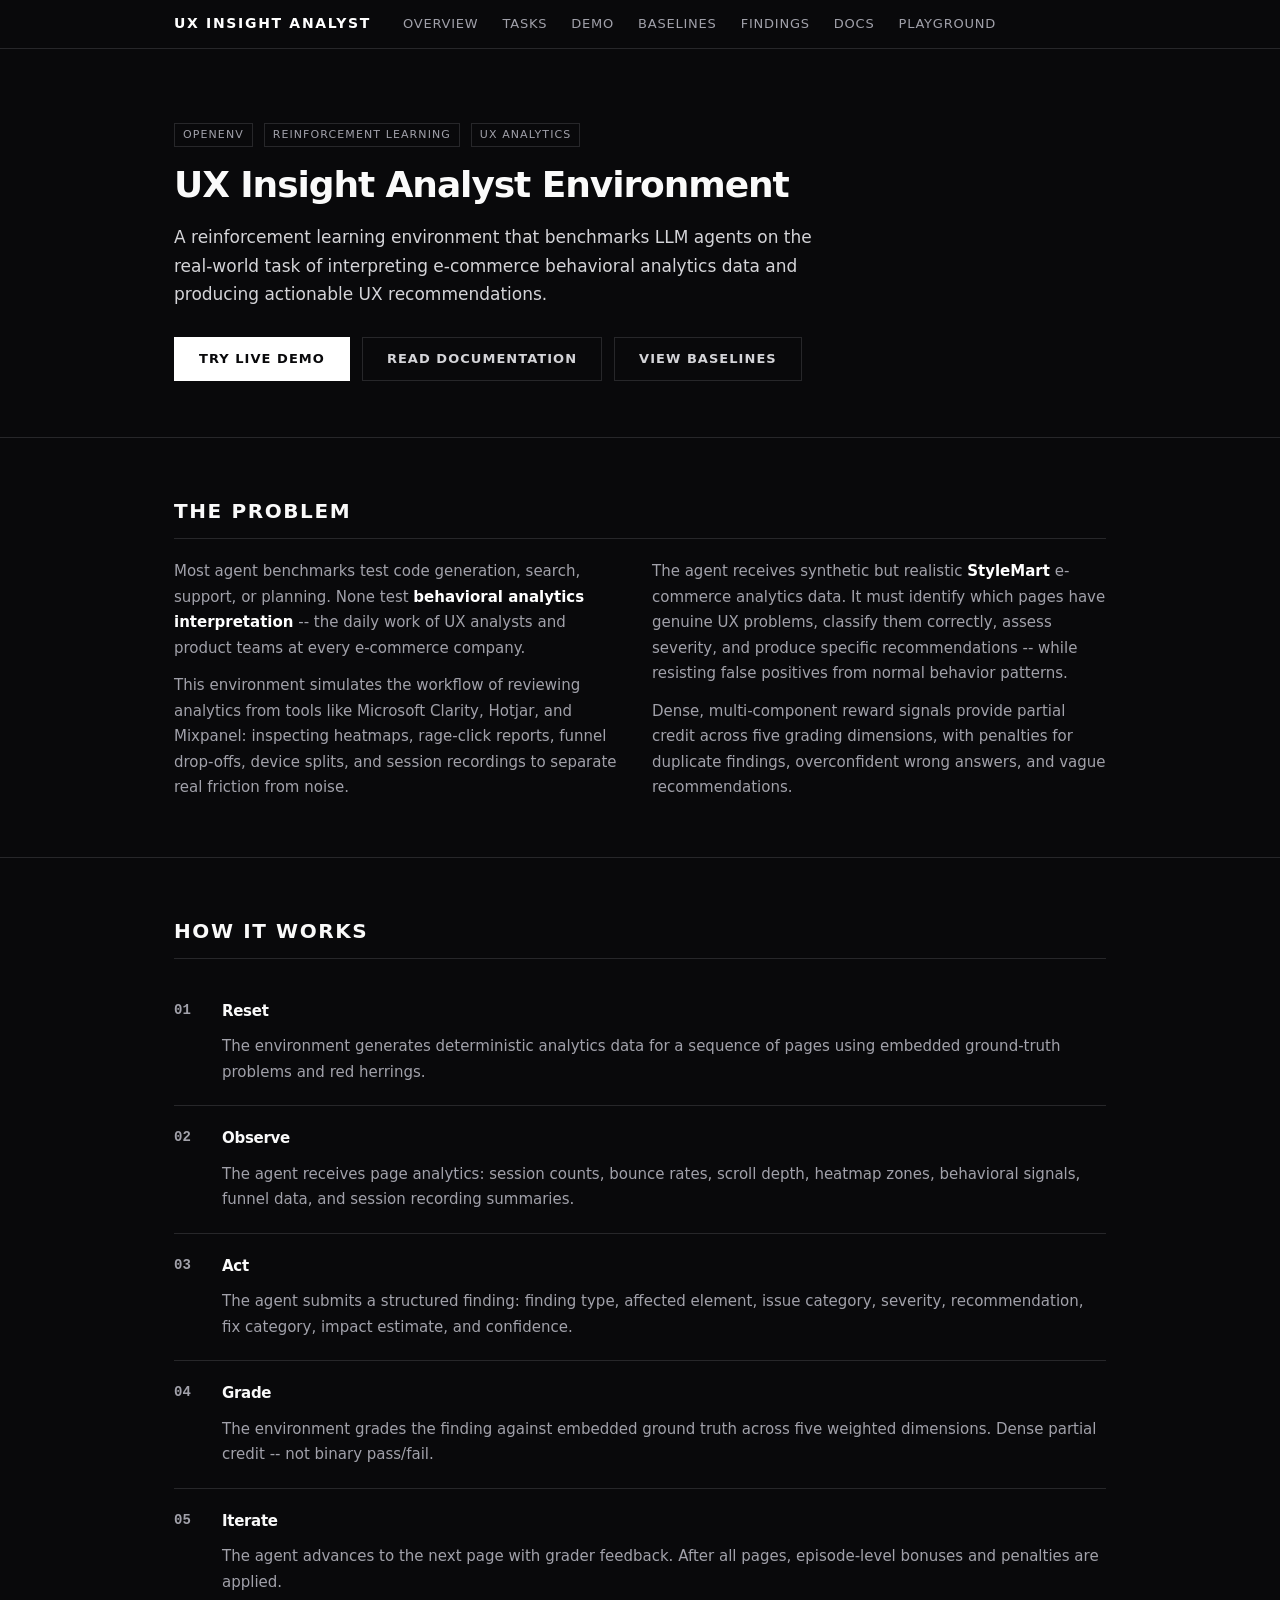
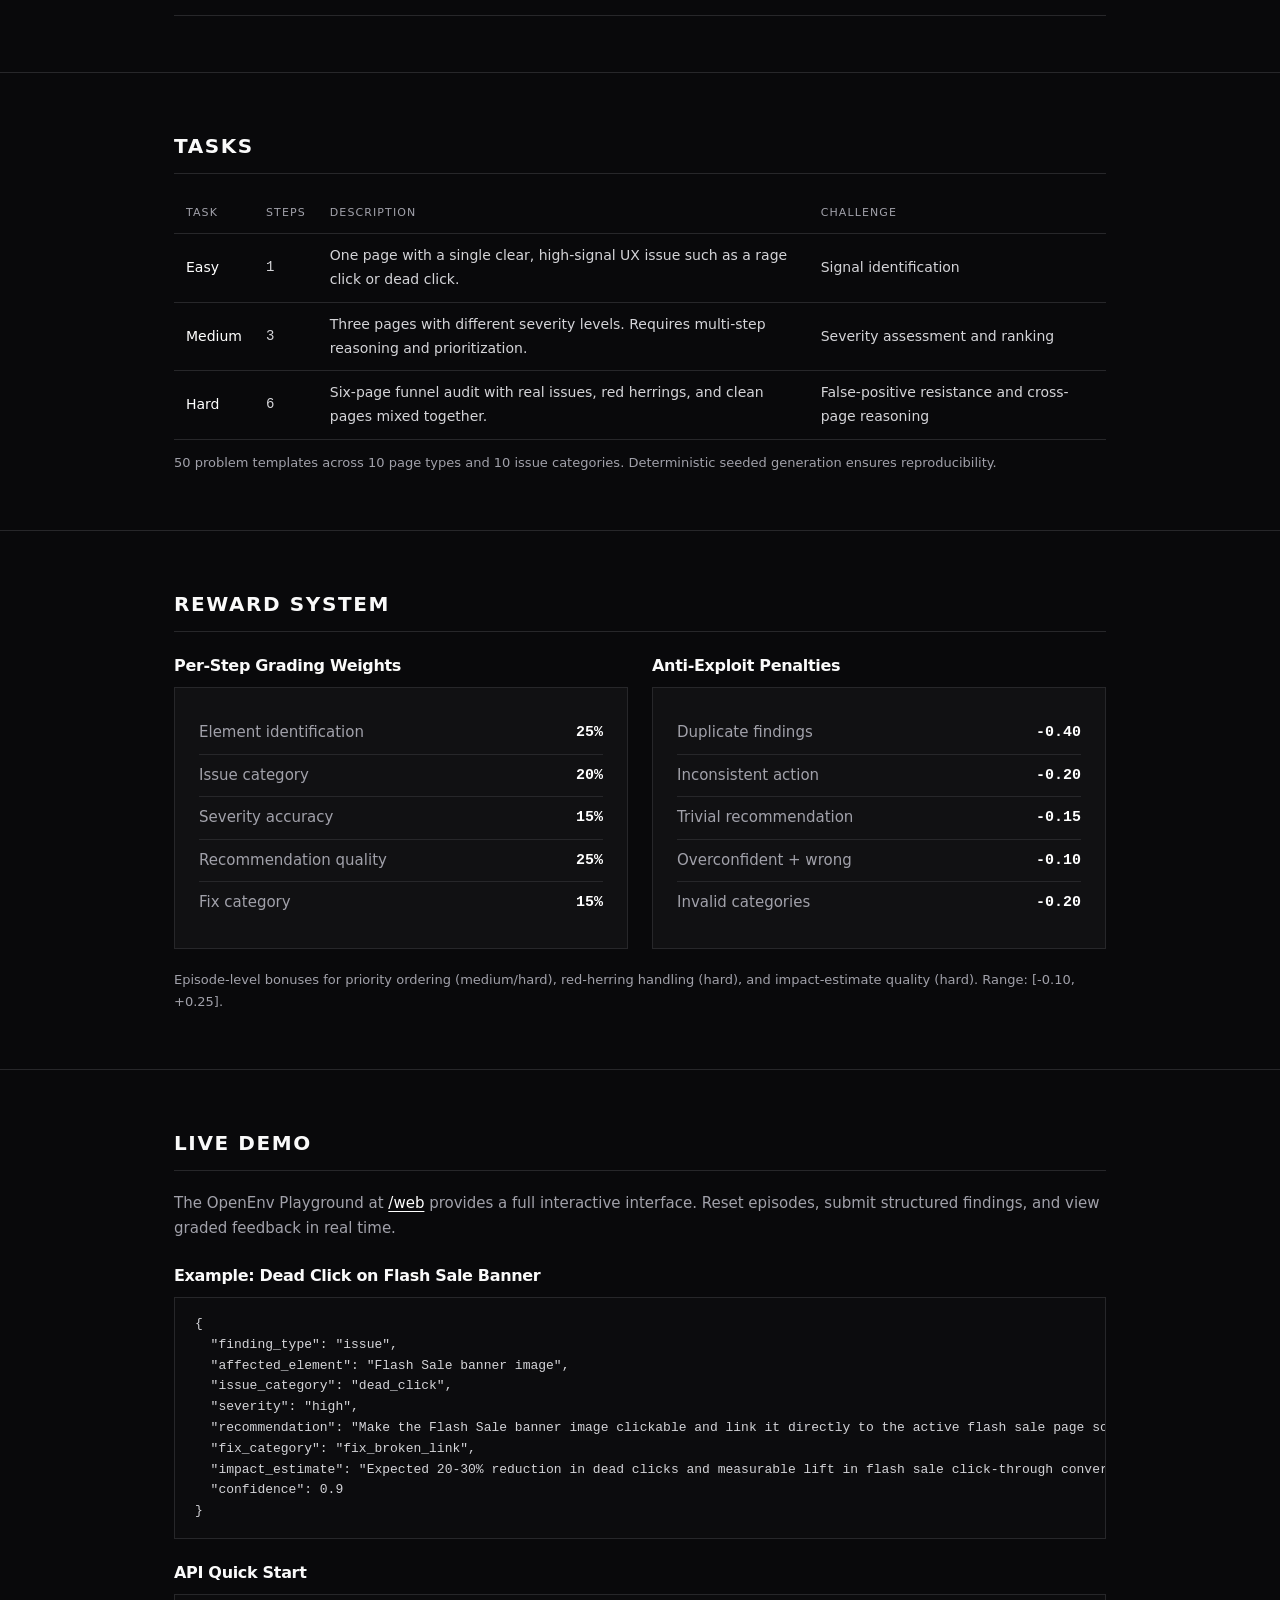
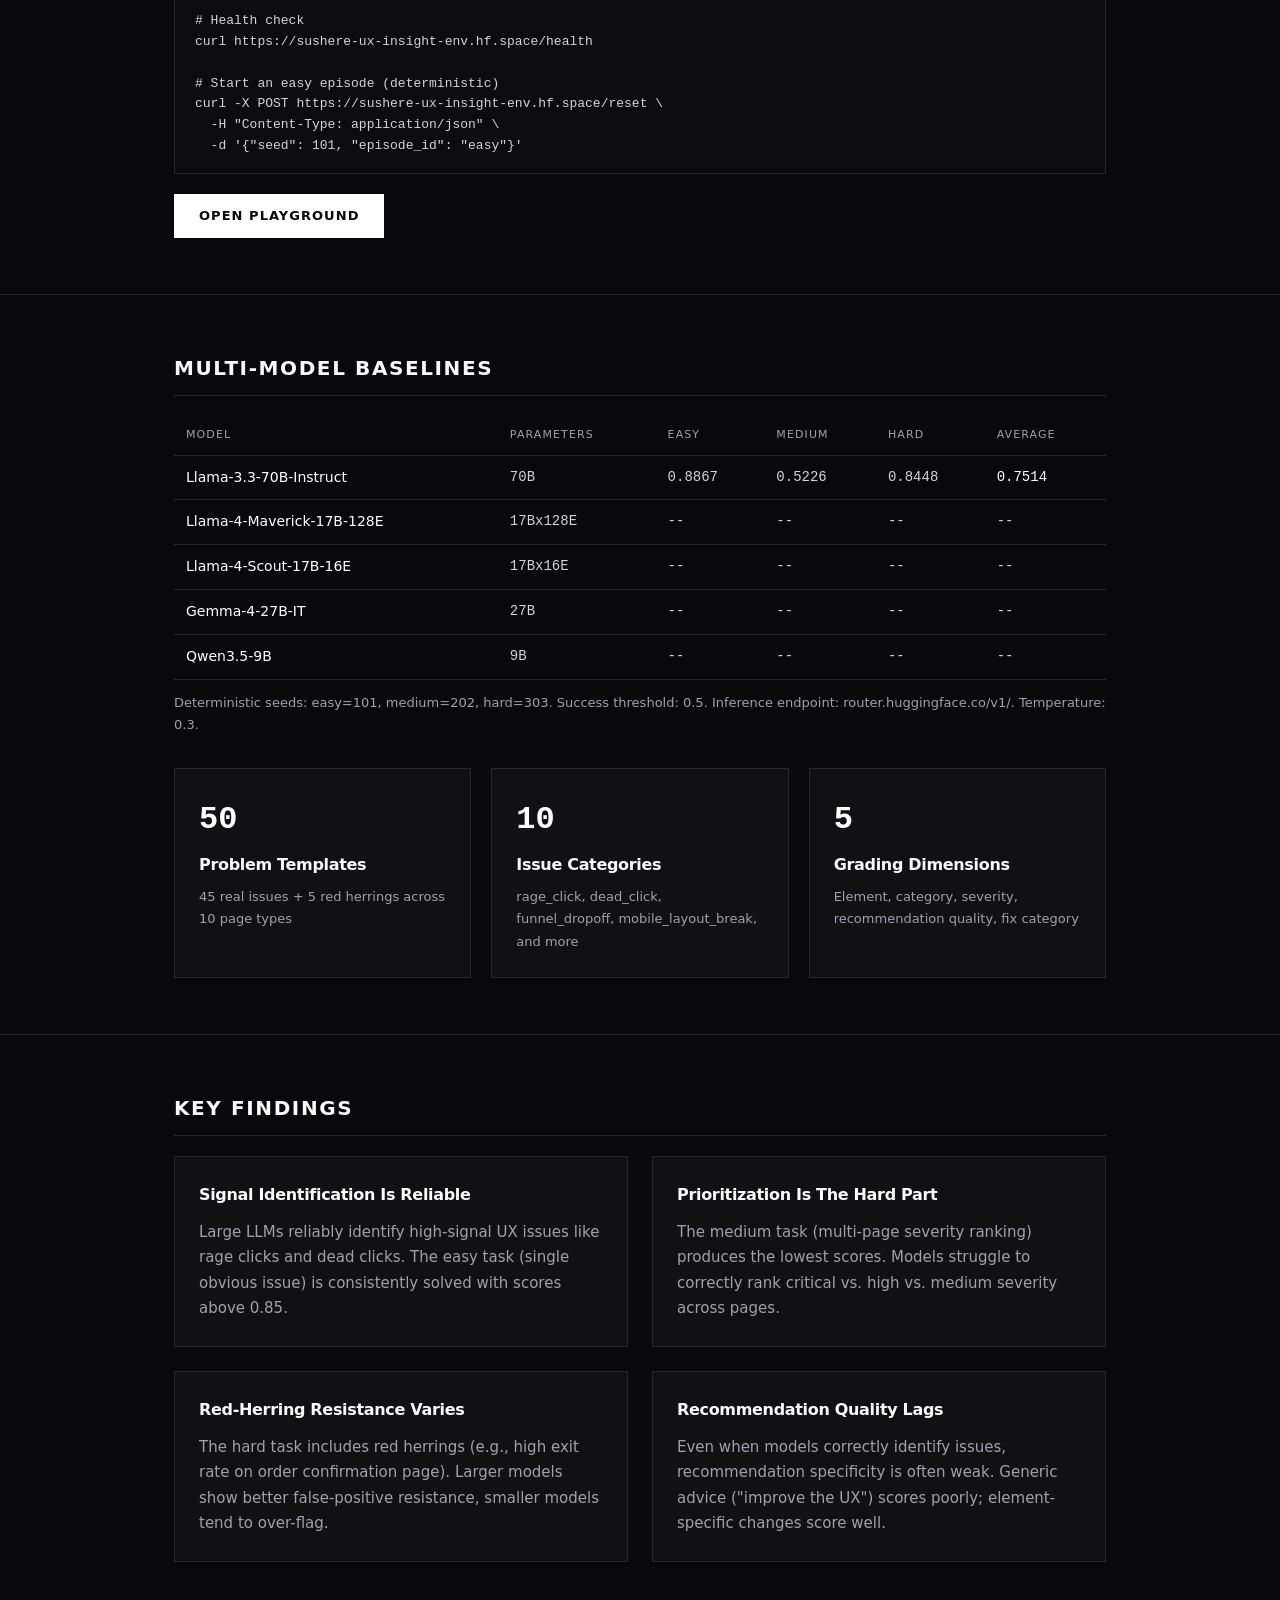
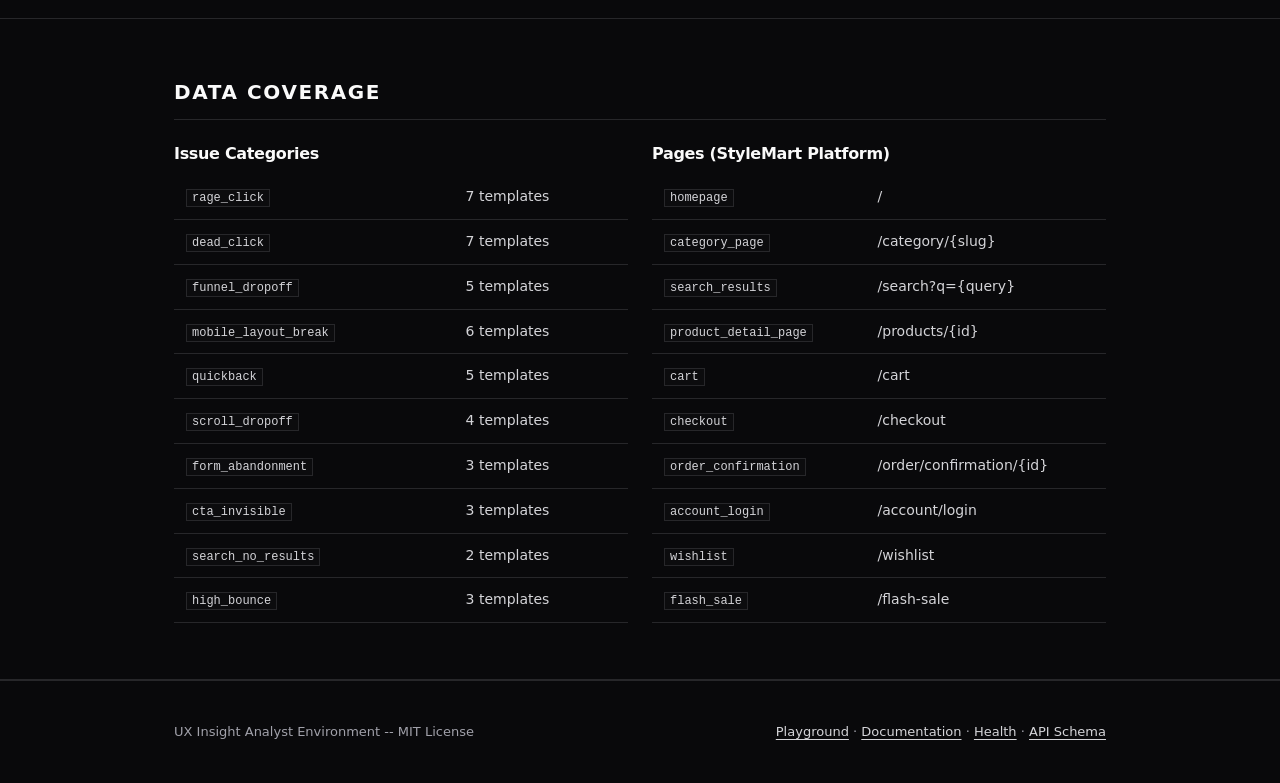
==== static/index.html @ 767b1284 "Add initial HTML structure and styling for UX Insight Analyst environment" ====
<!DOCTYPE html>
<html lang="en">
<head>
<meta charset="utf-8">
<meta name="viewport" content="width=device-width, initial-scale=1">
<title>UX Insight Analyst -- OpenEnv RL Environment</title>
<style>
:root {
  --bg: #09090b;
  --surface: #111113;
  --surface-2: #18181b;
  --border: #27272a;
  --text: #a1a1aa;
  --text-bright: #d4d4d8;
  --heading: #fafafa;
  --white: #fff;
  --code-bg: #0c0c0e;
  --mono: 'SF Mono', 'Cascadia Code', 'JetBrains Mono', 'Fira Code', Consolas, monospace;
  --sans: system-ui, -apple-system, 'Segoe UI', Helvetica, Arial, sans-serif;
}
*, *::before, *::after { margin: 0; padding: 0; box-sizing: border-box; }
html { scroll-behavior: smooth; }
body { background: var(--bg); color: var(--text); font-family: var(--sans); font-size: 15px; line-height: 1.7; }
a { color: var(--white); text-decoration: underline; text-underline-offset: 3px; }
a:hover { color: var(--text-bright); }
code, pre { font-family: var(--mono); font-size: 13px; }
pre { background: var(--code-bg); border: 1px solid var(--border); padding: 16px 20px; overflow-x: auto; line-height: 1.6; color: var(--text-bright); }
h1, h2, h3, h4 { color: var(--heading); font-weight: 600; letter-spacing: -0.02em; }
h1 { font-size: 28px; }
h2 { font-size: 20px; text-transform: uppercase; letter-spacing: 0.08em; padding-bottom: 10px; border-bottom: 1px solid var(--border); margin-bottom: 20px; }
h3 { font-size: 16px; margin-bottom: 10px; }

/* Layout */
.container { max-width: 980px; margin: 0 auto; padding: 0 24px; }
section { padding: 56px 0; border-bottom: 1px solid var(--border); }

/* Nav */
nav { position: sticky; top: 0; z-index: 100; background: var(--bg); border-bottom: 1px solid var(--border); padding: 12px 0; }
nav .container { display: flex; align-items: center; gap: 32px; }
nav .logo { color: var(--white); font-weight: 700; font-size: 14px; text-transform: uppercase; letter-spacing: 0.12em; text-decoration: none; white-space: nowrap; }
nav .links { display: flex; gap: 24px; flex-wrap: wrap; }
nav .links a { color: var(--text); font-size: 13px; text-transform: uppercase; letter-spacing: 0.06em; text-decoration: none; }
nav .links a:hover { color: var(--white); }

/* Hero */
.hero { padding: 72px 0 56px; border-bottom: 1px solid var(--border); }
.hero h1 { font-size: 36px; letter-spacing: -0.03em; margin-bottom: 16px; line-height: 1.2; }
.hero .subtitle { font-size: 17px; color: var(--text-bright); max-width: 680px; margin-bottom: 28px; }
.hero .actions { display: flex; gap: 12px; flex-wrap: wrap; }
.btn { display: inline-block; padding: 10px 24px; font-size: 13px; font-weight: 600; text-transform: uppercase; letter-spacing: 0.08em; text-decoration: none; border: 1px solid var(--border); transition: all 0.15s; }
.btn-primary { background: var(--white); color: var(--bg); border-color: var(--white); }
.btn-primary:hover { background: var(--text-bright); color: var(--bg); }
.btn-secondary { background: transparent; color: var(--text-bright); }
.btn-secondary:hover { background: var(--surface-2); color: var(--white); }

/* Tag */
.tag { display: inline-block; padding: 2px 8px; font-size: 11px; text-transform: uppercase; letter-spacing: 0.1em; border: 1px solid var(--border); color: var(--text); margin-right: 6px; }

/* Grid */
.grid-2 { display: grid; grid-template-columns: 1fr 1fr; gap: 24px; }
.grid-3 { display: grid; grid-template-columns: 1fr 1fr 1fr; gap: 20px; }
@media (max-width: 640px) { .grid-2, .grid-3 { grid-template-columns: 1fr; } }

/* Card */
.card { background: var(--surface); border: 1px solid var(--border); padding: 24px; }
.card h3 { margin-bottom: 8px; }
.card .num { font-size: 32px; font-weight: 700; color: var(--white); font-family: var(--mono); margin-bottom: 4px; }

/* Table */
table { width: 100%; border-collapse: collapse; font-size: 14px; }
th { text-align: left; color: var(--text); font-weight: 500; text-transform: uppercase; font-size: 11px; letter-spacing: 0.1em; padding: 10px 12px; border-bottom: 1px solid var(--border); }
td { padding: 10px 12px; border-bottom: 1px solid var(--border); color: var(--text-bright); }
tr:hover td { background: var(--surface); }
td code { background: var(--code-bg); padding: 1px 5px; border: 1px solid var(--border); font-size: 12px; }

/* Metric row */
.metric { display: flex; justify-content: space-between; padding: 8px 0; border-bottom: 1px solid var(--border); }
.metric:last-child { border-bottom: none; }
.metric .label { color: var(--text); }
.metric .value { color: var(--white); font-family: var(--mono); font-weight: 600; }

/* Steps */
.step-list { counter-reset: steps; }
.step-item { counter-increment: steps; padding: 20px 0 20px 48px; border-bottom: 1px solid var(--border); position: relative; }
.step-item::before { content: counter(steps, decimal-leading-zero); position: absolute; left: 0; top: 20px; font-family: var(--mono); font-size: 14px; color: var(--text); font-weight: 600; }
.step-item h3 { font-size: 15px; }
.step-item p { color: var(--text); margin-top: 4px; }

/* Footer */
footer { padding: 40px 0; border-top: 1px solid var(--border); }
footer p { font-size: 13px; color: var(--text); }
footer a { color: var(--text-bright); }

/* Utility */
.mt-12 { margin-top: 12px; }
.mt-20 { margin-top: 20px; }
.mt-32 { margin-top: 32px; }
.mb-8 { margin-bottom: 8px; }
.text-muted { color: var(--text); font-size: 13px; }
.text-bright { color: var(--text-bright); }
.text-white { color: var(--white); }
.mono { font-family: var(--mono); }
</style>
</head>
<body>

<nav>
  <div class="container">
    <a href="/" class="logo">UX Insight Analyst</a>
    <div class="links">
      <a href="#overview">Overview</a>
      <a href="#tasks">Tasks</a>
      <a href="#demo">Demo</a>
      <a href="#baselines">Baselines</a>
      <a href="#findings">Findings</a>
      <a href="/documentation">Docs</a>
      <a href="/web">Playground</a>
    </div>
  </div>
</nav>

<div class="hero">
  <div class="container">
    <div style="margin-bottom: 16px;">
      <span class="tag">OpenEnv</span>
      <span class="tag">Reinforcement Learning</span>
      <span class="tag">UX Analytics</span>
    </div>
    <h1>UX Insight Analyst Environment</h1>
    <p class="subtitle">
      A reinforcement learning environment that benchmarks LLM agents on the real-world task of
      interpreting e-commerce behavioral analytics data and producing actionable UX recommendations.
    </p>
    <div class="actions">
      <a href="/web" class="btn btn-primary">Try Live Demo</a>
      <a href="/documentation" class="btn btn-secondary">Read Documentation</a>
      <a href="#baselines" class="btn btn-secondary">View Baselines</a>
    </div>
  </div>
</div>

<!-- OVERVIEW -->
<section id="overview">
  <div class="container">
    <h2>The Problem</h2>
    <div class="grid-2">
      <div>
        <p>
          Most agent benchmarks test code generation, search, support, or planning. None test
          <strong class="text-white">behavioral analytics interpretation</strong> -- the daily work
          of UX analysts and product teams at every e-commerce company.
        </p>
        <p class="mt-12">
          This environment simulates the workflow of reviewing analytics from tools like
          Microsoft Clarity, Hotjar, and Mixpanel: inspecting heatmaps, rage-click reports,
          funnel drop-offs, device splits, and session recordings to separate real friction
          from noise.
        </p>
      </div>
      <div>
        <p>
          The agent receives synthetic but realistic <strong class="text-white">StyleMart</strong>
          e-commerce analytics data. It must identify which pages have genuine UX problems,
          classify them correctly, assess severity, and produce specific recommendations --
          while resisting false positives from normal behavior patterns.
        </p>
        <p class="mt-12">
          Dense, multi-component reward signals provide partial credit across five grading
          dimensions, with penalties for duplicate findings, overconfident wrong answers,
          and vague recommendations.
        </p>
      </div>
    </div>
  </div>
</section>

<!-- HOW IT WORKS -->
<section>
  <div class="container">
    <h2>How It Works</h2>
    <div class="step-list">
      <div class="step-item">
        <h3>Reset</h3>
        <p>The environment generates deterministic analytics data for a sequence of pages using embedded ground-truth problems and red herrings.</p>
      </div>
      <div class="step-item">
        <h3>Observe</h3>
        <p>The agent receives page analytics: session counts, bounce rates, scroll depth, heatmap zones, behavioral signals, funnel data, and session recording summaries.</p>
      </div>
      <div class="step-item">
        <h3>Act</h3>
        <p>The agent submits a structured finding: finding type, affected element, issue category, severity, recommendation, fix category, impact estimate, and confidence.</p>
      </div>
      <div class="step-item">
        <h3>Grade</h3>
        <p>The environment grades the finding against embedded ground truth across five weighted dimensions. Dense partial credit -- not binary pass/fail.</p>
      </div>
      <div class="step-item">
        <h3>Iterate</h3>
        <p>The agent advances to the next page with grader feedback. After all pages, episode-level bonuses and penalties are applied.</p>
      </div>
    </div>
  </div>
</section>

<!-- TASKS -->
<section id="tasks">
  <div class="container">
    <h2>Tasks</h2>
    <table>
      <thead>
        <tr>
          <th>Task</th>
          <th>Steps</th>
          <th>Description</th>
          <th>Challenge</th>
        </tr>
      </thead>
      <tbody>
        <tr>
          <td class="text-white">Easy</td>
          <td class="mono">1</td>
          <td>One page with a single clear, high-signal UX issue such as a rage click or dead click.</td>
          <td>Signal identification</td>
        </tr>
        <tr>
          <td class="text-white">Medium</td>
          <td class="mono">3</td>
          <td>Three pages with different severity levels. Requires multi-step reasoning and prioritization.</td>
          <td>Severity assessment and ranking</td>
        </tr>
        <tr>
          <td class="text-white">Hard</td>
          <td class="mono">6</td>
          <td>Six-page funnel audit with real issues, red herrings, and clean pages mixed together.</td>
          <td>False-positive resistance and cross-page reasoning</td>
        </tr>
      </tbody>
    </table>
    <p class="text-muted mt-12">
      50 problem templates across 10 page types and 10 issue categories. Deterministic seeded generation ensures reproducibility.
    </p>
  </div>
</section>

<!-- REWARD SYSTEM -->
<section>
  <div class="container">
    <h2>Reward System</h2>
    <div class="grid-2">
      <div>
        <h3 class="mb-8">Per-Step Grading Weights</h3>
        <div class="card">
          <div class="metric"><span class="label">Element identification</span><span class="value">25%</span></div>
          <div class="metric"><span class="label">Issue category</span><span class="value">20%</span></div>
          <div class="metric"><span class="label">Severity accuracy</span><span class="value">15%</span></div>
          <div class="metric"><span class="label">Recommendation quality</span><span class="value">25%</span></div>
          <div class="metric"><span class="label">Fix category</span><span class="value">15%</span></div>
        </div>
      </div>
      <div>
        <h3 class="mb-8">Anti-Exploit Penalties</h3>
        <div class="card">
          <div class="metric"><span class="label">Duplicate findings</span><span class="value">-0.40</span></div>
          <div class="metric"><span class="label">Inconsistent action</span><span class="value">-0.20</span></div>
          <div class="metric"><span class="label">Trivial recommendation</span><span class="value">-0.15</span></div>
          <div class="metric"><span class="label">Overconfident + wrong</span><span class="value">-0.10</span></div>
          <div class="metric"><span class="label">Invalid categories</span><span class="value">-0.20</span></div>
        </div>
      </div>
    </div>
    <p class="text-muted mt-20">
      Episode-level bonuses for priority ordering (medium/hard), red-herring handling (hard), and impact-estimate quality (hard). Range: [-0.10, +0.25].
    </p>
  </div>
</section>

<!-- DEMO -->
<section id="demo">
  <div class="container">
    <h2>Live Demo</h2>
    <p class="mb-8">
      The OpenEnv Playground at <a href="/web">/web</a> provides a full interactive interface.
      Reset episodes, submit structured findings, and view graded feedback in real time.
    </p>
    <h3 class="mt-20 mb-8">Example: Dead Click on Flash Sale Banner</h3>
    <pre>{
  "finding_type": "issue",
  "affected_element": "Flash Sale banner image",
  "issue_category": "dead_click",
  "severity": "high",
  "recommendation": "Make the Flash Sale banner image clickable and link it directly to the active flash sale page so users who tap the promotional banner reach the expected deals instead of waiting after a dead click.",
  "fix_category": "fix_broken_link",
  "impact_estimate": "Expected 20-30% reduction in dead clicks and measurable lift in flash sale click-through conversion.",
  "confidence": 0.9
}</pre>
    <div class="mt-20">
      <h3 class="mb-8">API Quick Start</h3>
      <pre># Health check
curl https://sushere-ux-insight-env.hf.space/health

# Start an easy episode (deterministic)
curl -X POST https://sushere-ux-insight-env.hf.space/reset \
  -H "Content-Type: application/json" \
  -d '{"seed": 101, "episode_id": "easy"}'</pre>
    </div>
    <div class="mt-20">
      <a href="/web" class="btn btn-primary">Open Playground</a>
    </div>
  </div>
</section>

<!-- BASELINES -->
<section id="baselines">
  <div class="container">
    <h2>Multi-Model Baselines</h2>
    <table>
      <thead>
        <tr>
          <th>Model</th>
          <th>Parameters</th>
          <th>Easy</th>
          <th>Medium</th>
          <th>Hard</th>
          <th>Average</th>
        </tr>
      </thead>
      <tbody>
        <tr>
          <td class="text-white">Llama-3.3-70B-Instruct</td>
          <td class="mono">70B</td>
          <td class="mono">0.8867</td>
          <td class="mono">0.5226</td>
          <td class="mono">0.8448</td>
          <td class="mono text-white">0.7514</td>
        </tr>
        <tr>
          <td class="text-white">Llama-4-Maverick-17B-128E</td>
          <td class="mono">17Bx128E</td>
          <td class="mono">--</td>
          <td class="mono">--</td>
          <td class="mono">--</td>
          <td class="mono">--</td>
        </tr>
        <tr>
          <td class="text-white">Llama-4-Scout-17B-16E</td>
          <td class="mono">17Bx16E</td>
          <td class="mono">--</td>
          <td class="mono">--</td>
          <td class="mono">--</td>
          <td class="mono">--</td>
        </tr>
        <tr>
          <td class="text-white">Gemma-4-27B-IT</td>
          <td class="mono">27B</td>
          <td class="mono">--</td>
          <td class="mono">--</td>
          <td class="mono">--</td>
          <td class="mono">--</td>
        </tr>
        <tr>
          <td class="text-white">Qwen3.5-9B</td>
          <td class="mono">9B</td>
          <td class="mono">--</td>
          <td class="mono">--</td>
          <td class="mono">--</td>
          <td class="mono">--</td>
        </tr>
      </tbody>
    </table>
    <p class="text-muted mt-12">
      Deterministic seeds: easy=101, medium=202, hard=303. Success threshold: 0.5.
      Inference endpoint: router.huggingface.co/v1/. Temperature: 0.3.
    </p>
    <div class="grid-3 mt-32">
      <div class="card">
        <div class="num">50</div>
        <h3>Problem Templates</h3>
        <p class="text-muted">45 real issues + 5 red herrings across 10 page types</p>
      </div>
      <div class="card">
        <div class="num">10</div>
        <h3>Issue Categories</h3>
        <p class="text-muted">rage_click, dead_click, funnel_dropoff, mobile_layout_break, and more</p>
      </div>
      <div class="card">
        <div class="num">5</div>
        <h3>Grading Dimensions</h3>
        <p class="text-muted">Element, category, severity, recommendation quality, fix category</p>
      </div>
    </div>
  </div>
</section>

<!-- FINDINGS -->
<section id="findings">
  <div class="container">
    <h2>Key Findings</h2>
    <div class="grid-2">
      <div class="card">
        <h3>Signal Identification Is Reliable</h3>
        <p class="mt-12">
          Large LLMs reliably identify high-signal UX issues like rage clicks and dead clicks.
          The easy task (single obvious issue) is consistently solved with scores above 0.85.
        </p>
      </div>
      <div class="card">
        <h3>Prioritization Is The Hard Part</h3>
        <p class="mt-12">
          The medium task (multi-page severity ranking) produces the lowest scores.
          Models struggle to correctly rank critical vs. high vs. medium severity across pages.
        </p>
      </div>
      <div class="card">
        <h3>Red-Herring Resistance Varies</h3>
        <p class="mt-12">
          The hard task includes red herrings (e.g., high exit rate on order confirmation page).
          Larger models show better false-positive resistance, smaller models tend to over-flag.
        </p>
      </div>
      <div class="card">
        <h3>Recommendation Quality Lags</h3>
        <p class="mt-12">
          Even when models correctly identify issues, recommendation specificity is often weak.
          Generic advice ("improve the UX") scores poorly; element-specific changes score well.
        </p>
      </div>
    </div>
  </div>
</section>

<!-- DATA COVERAGE -->
<section>
  <div class="container">
    <h2>Data Coverage</h2>
    <div class="grid-2">
      <div>
        <h3 class="mb-8">Issue Categories</h3>
        <table>
          <tbody>
            <tr><td><code>rage_click</code></td><td>7 templates</td></tr>
            <tr><td><code>dead_click</code></td><td>7 templates</td></tr>
            <tr><td><code>funnel_dropoff</code></td><td>5 templates</td></tr>
            <tr><td><code>mobile_layout_break</code></td><td>6 templates</td></tr>
            <tr><td><code>quickback</code></td><td>5 templates</td></tr>
            <tr><td><code>scroll_dropoff</code></td><td>4 templates</td></tr>
            <tr><td><code>form_abandonment</code></td><td>3 templates</td></tr>
            <tr><td><code>cta_invisible</code></td><td>3 templates</td></tr>
            <tr><td><code>search_no_results</code></td><td>2 templates</td></tr>
            <tr><td><code>high_bounce</code></td><td>3 templates</td></tr>
          </tbody>
        </table>
      </div>
      <div>
        <h3 class="mb-8">Pages (StyleMart Platform)</h3>
        <table>
          <tbody>
            <tr><td><code>homepage</code></td><td>/</td></tr>
            <tr><td><code>category_page</code></td><td>/category/{slug}</td></tr>
            <tr><td><code>search_results</code></td><td>/search?q={query}</td></tr>
            <tr><td><code>product_detail_page</code></td><td>/products/{id}</td></tr>
            <tr><td><code>cart</code></td><td>/cart</td></tr>
            <tr><td><code>checkout</code></td><td>/checkout</td></tr>
            <tr><td><code>order_confirmation</code></td><td>/order/confirmation/{id}</td></tr>
            <tr><td><code>account_login</code></td><td>/account/login</td></tr>
            <tr><td><code>wishlist</code></td><td>/wishlist</td></tr>
            <tr><td><code>flash_sale</code></td><td>/flash-sale</td></tr>
          </tbody>
        </table>
      </div>
    </div>
  </div>
</section>

<footer>
  <div class="container" style="display: flex; justify-content: space-between; flex-wrap: wrap; gap: 16px;">
    <p>UX Insight Analyst Environment -- MIT License</p>
    <p>
      <a href="/web">Playground</a> &middot;
      <a href="/documentation">Documentation</a> &middot;
      <a href="/health">Health</a> &middot;
      <a href="/docs">API Schema</a>
    </p>
  </div>
</footer>

</body>
</html>
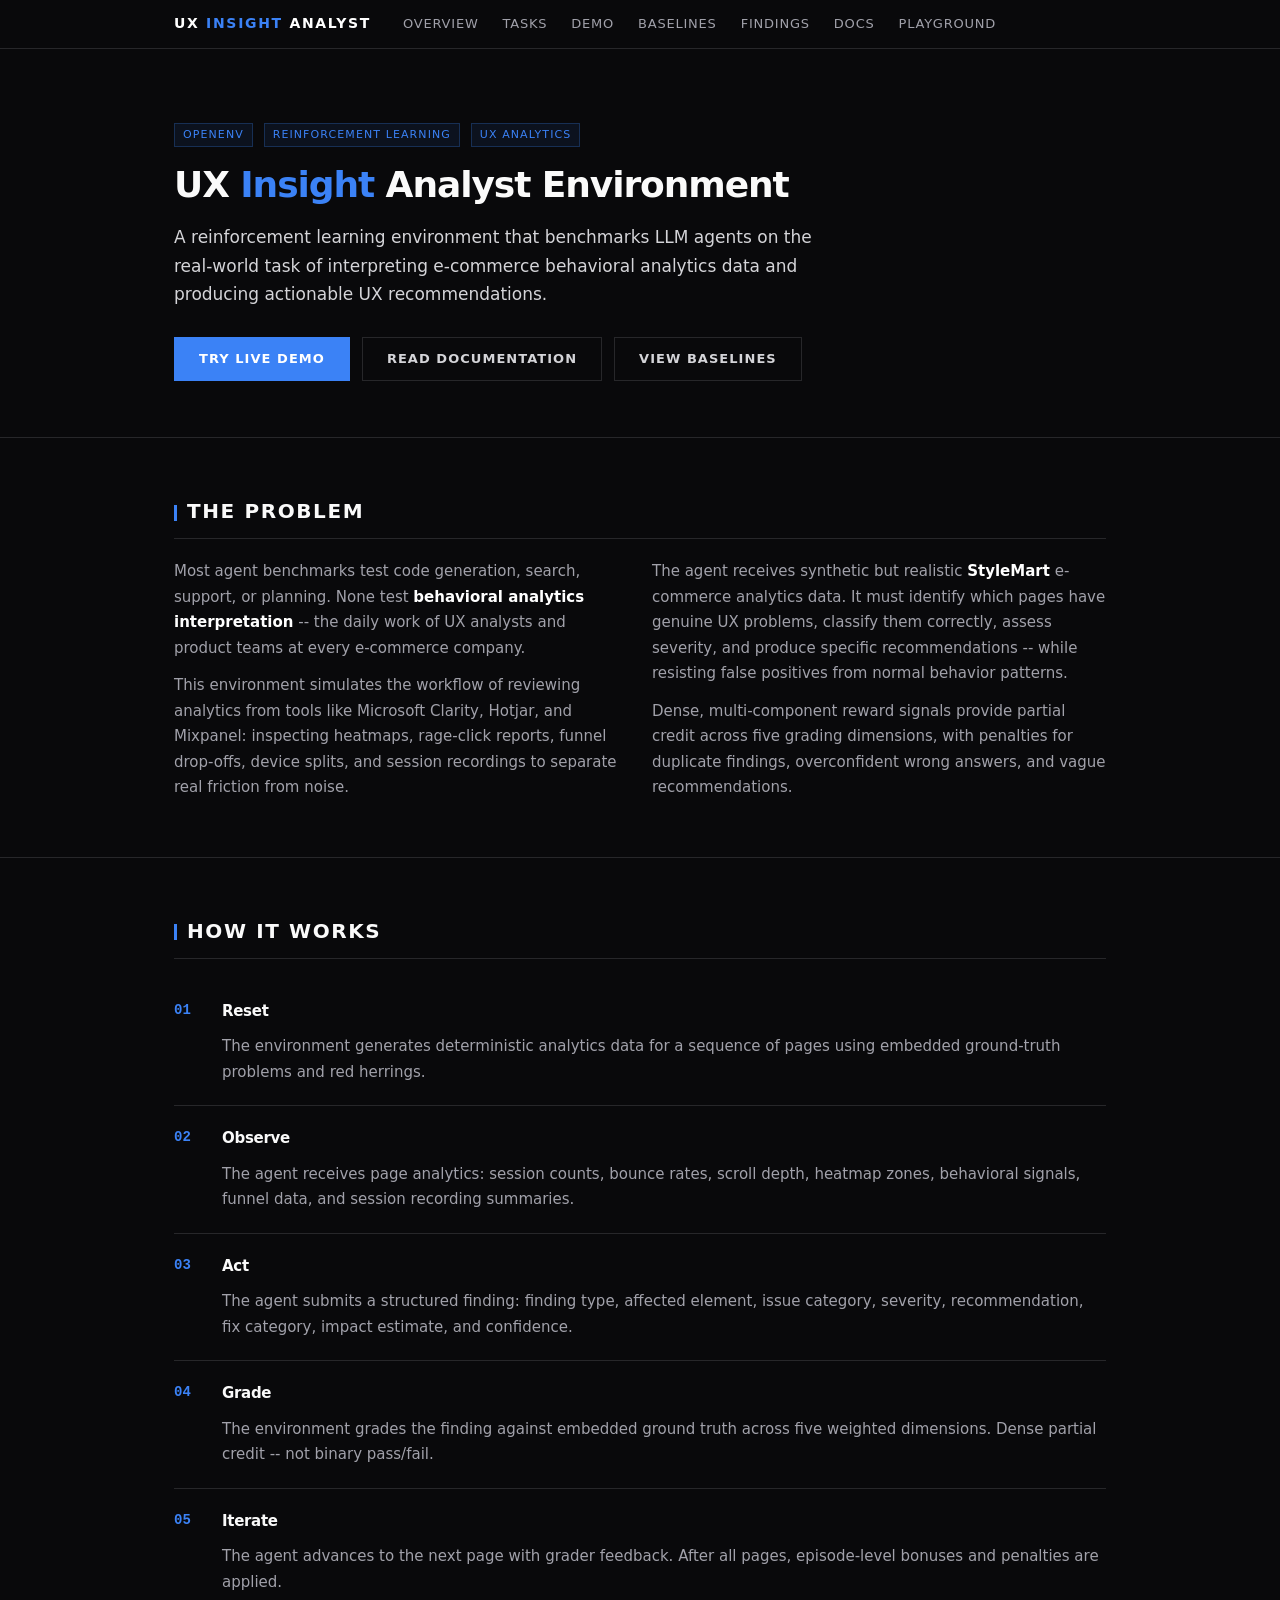
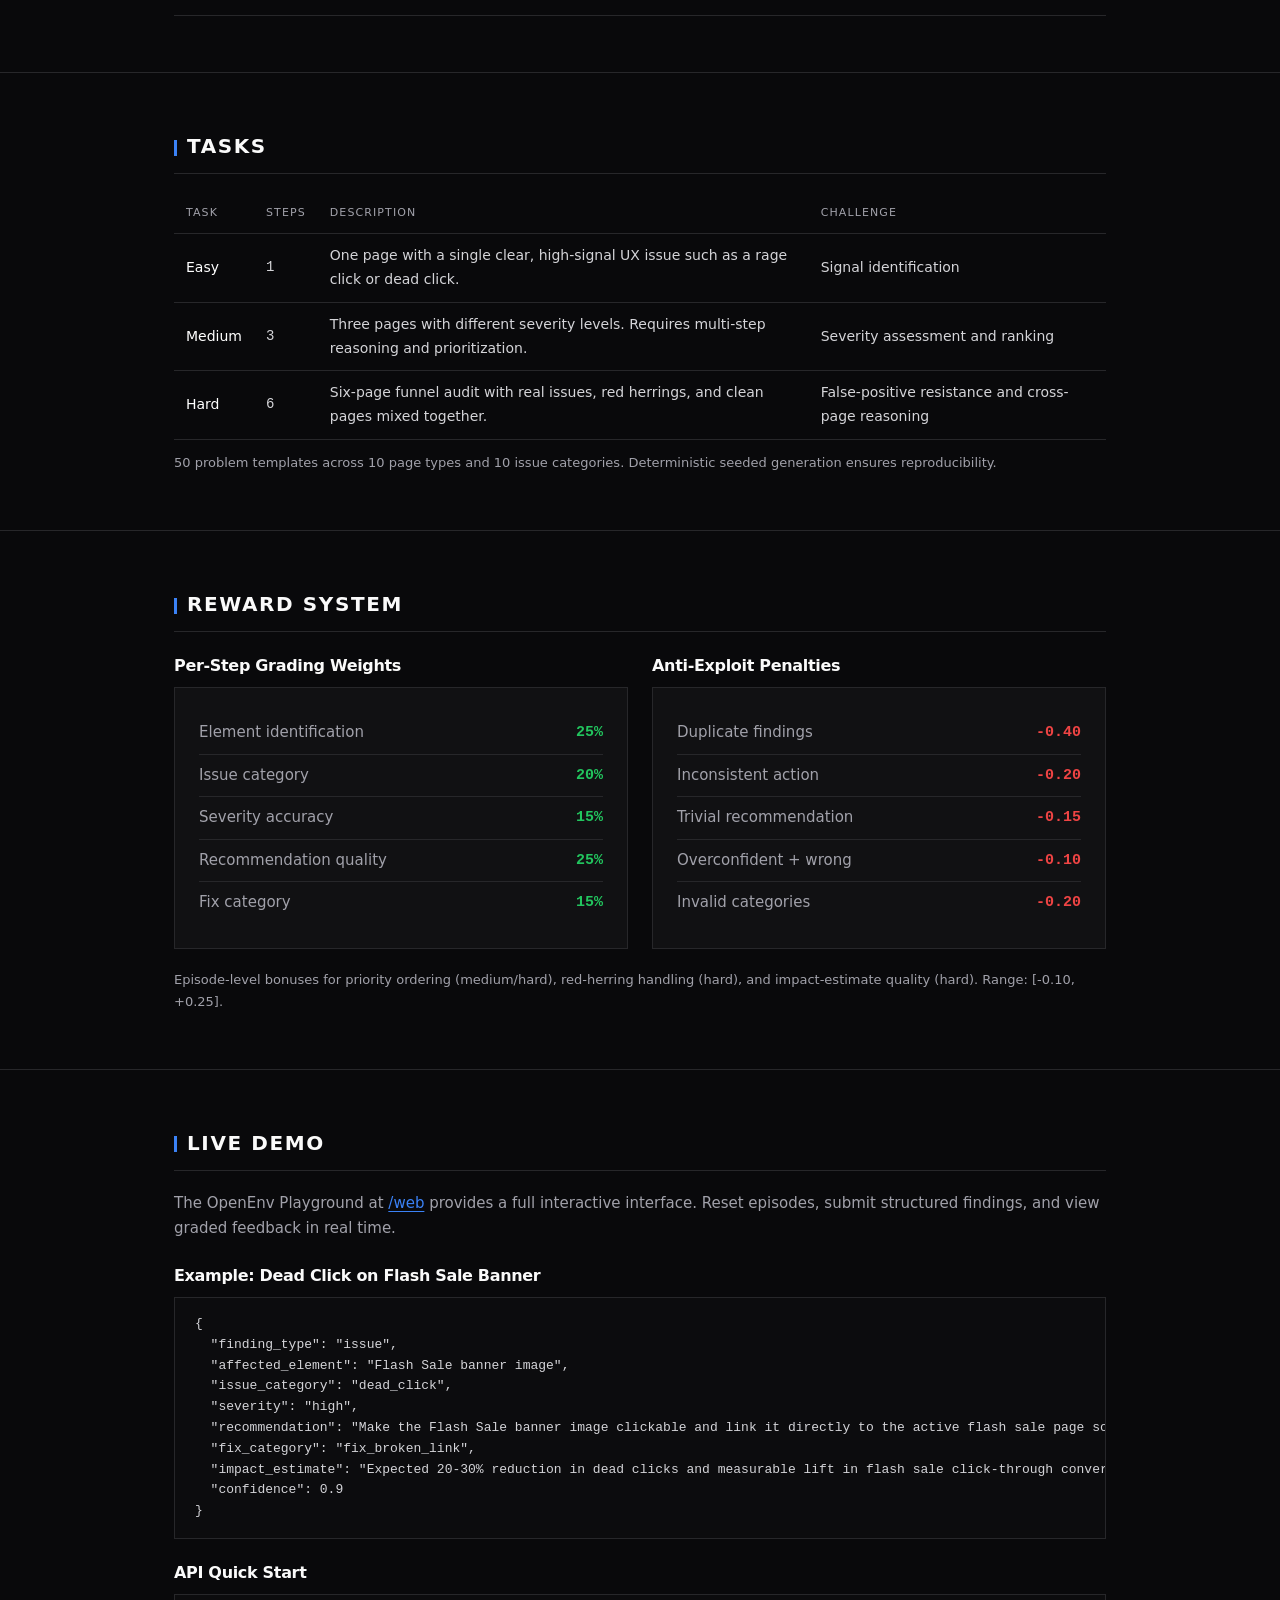
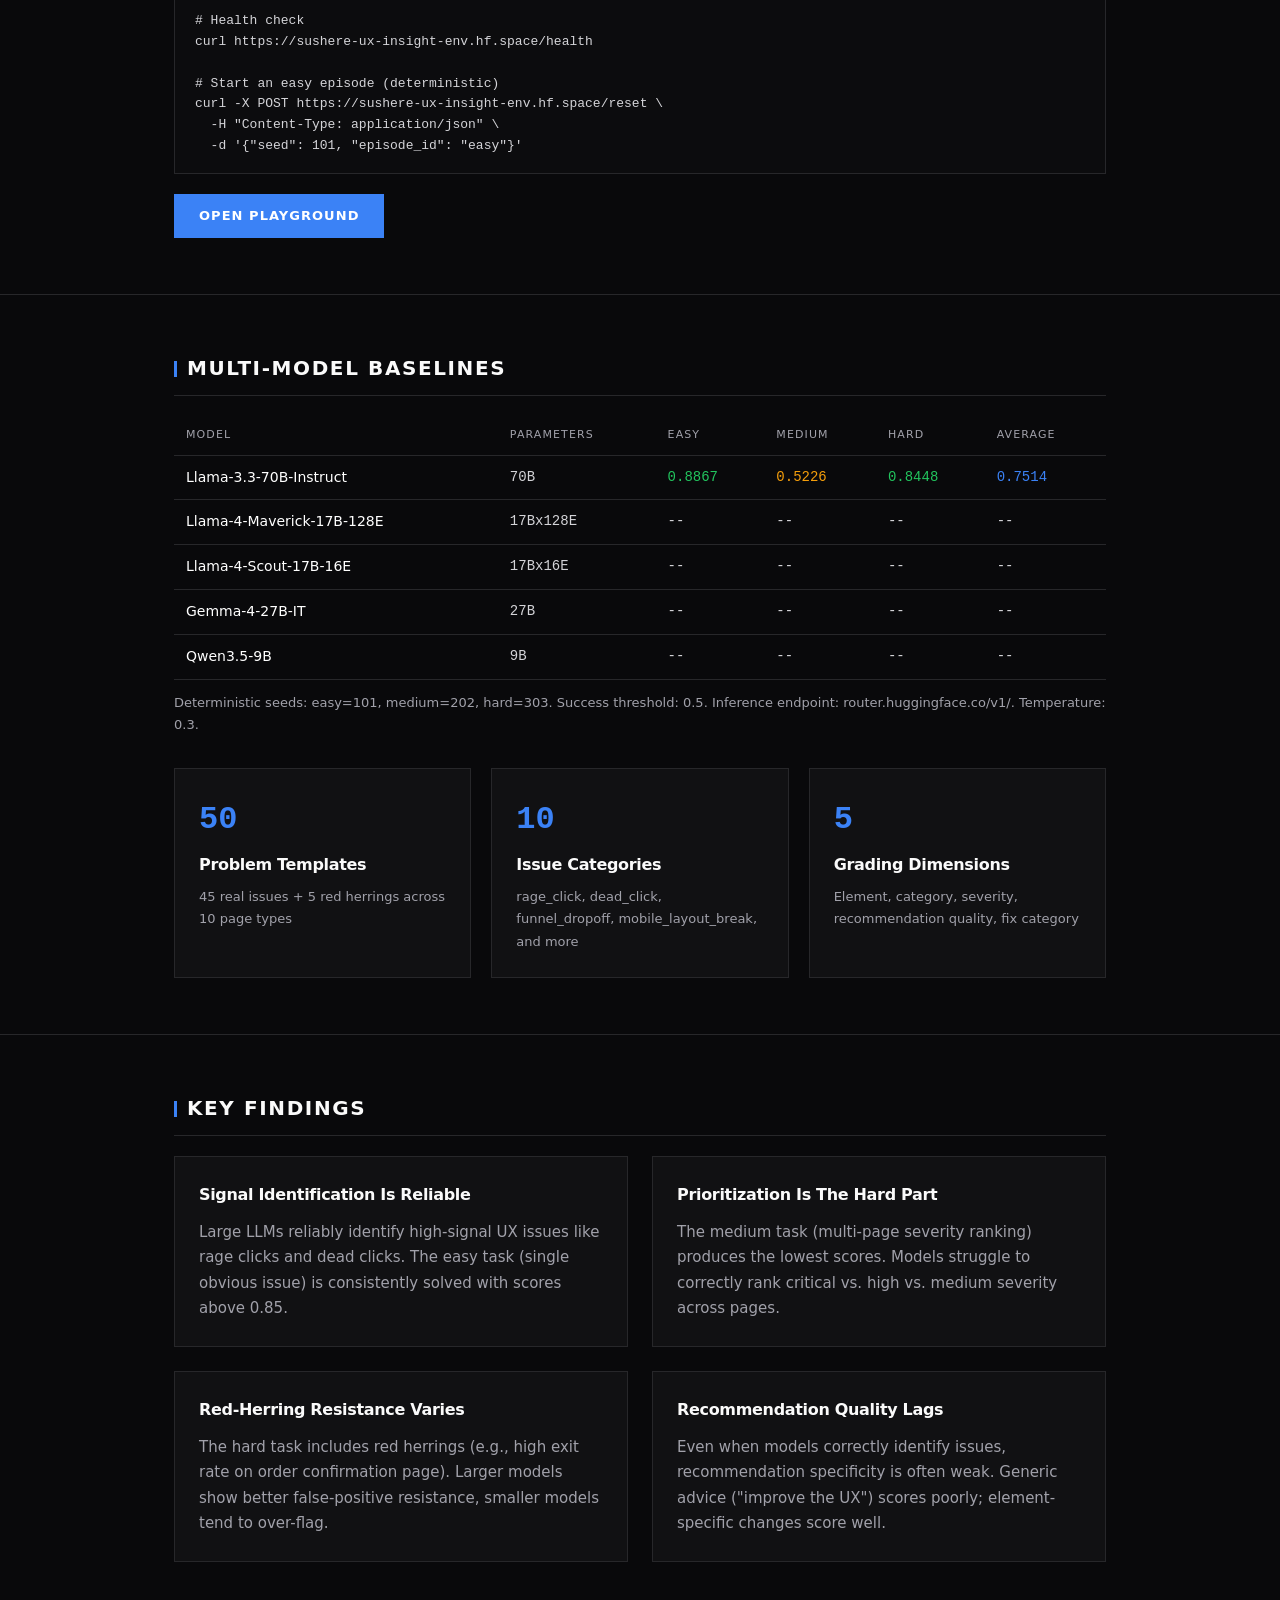
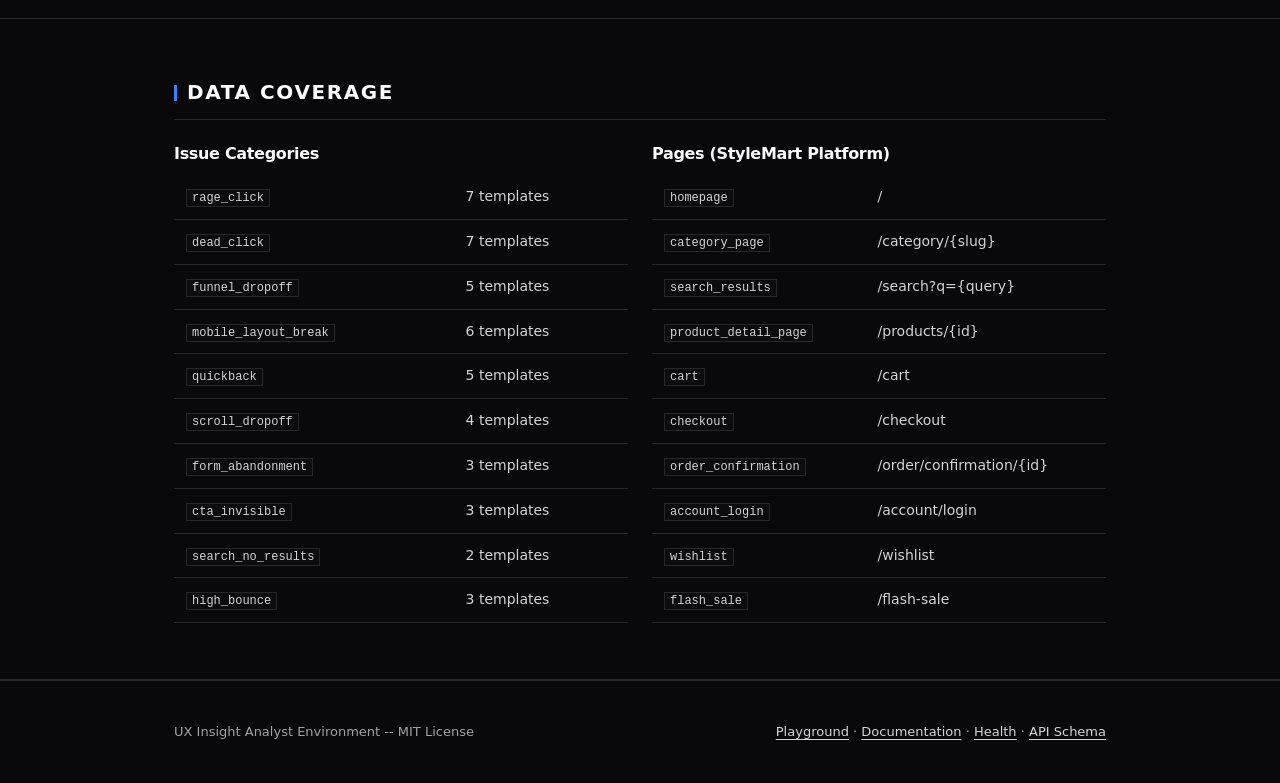
==== commit ac4ba013: "Enhance UI with accent colors and improved styling - Introduced accent colors for links, buttons, an" ====
--- a/static/index.html
+++ b/static/index.html
@@ -15,14 +15,23 @@
   --heading: #fafafa;
   --white: #fff;
   --code-bg: #0c0c0e;
+  --accent: #3b82f6;
+  --accent-dim: #2563eb;
+  --accent-subtle: rgba(59,130,246,0.08);
+  --accent-border: rgba(59,130,246,0.25);
+  --green: #22c55e;
+  --green-dim: rgba(34,197,94,0.12);
+  --red: #ef4444;
+  --red-dim: rgba(239,68,68,0.12);
+  --amber: #f59e0b;
   --mono: 'SF Mono', 'Cascadia Code', 'JetBrains Mono', 'Fira Code', Consolas, monospace;
   --sans: system-ui, -apple-system, 'Segoe UI', Helvetica, Arial, sans-serif;
 }
 *, *::before, *::after { margin: 0; padding: 0; box-sizing: border-box; }
 html { scroll-behavior: smooth; }
 body { background: var(--bg); color: var(--text); font-family: var(--sans); font-size: 15px; line-height: 1.7; }
-a { color: var(--white); text-decoration: underline; text-underline-offset: 3px; }
-a:hover { color: var(--text-bright); }
+a { color: var(--accent); text-decoration: underline; text-underline-offset: 3px; }
+a:hover { color: #60a5fa; }
 code, pre { font-family: var(--mono); font-size: 13px; }
 pre { background: var(--code-bg); border: 1px solid var(--border); padding: 16px 20px; overflow-x: auto; line-height: 1.6; color: var(--text-bright); }
 h1, h2, h3, h4 { color: var(--heading); font-weight: 600; letter-spacing: -0.02em; }
@@ -40,21 +49,22 @@
 nav .logo { color: var(--white); font-weight: 700; font-size: 14px; text-transform: uppercase; letter-spacing: 0.12em; text-decoration: none; white-space: nowrap; }
 nav .links { display: flex; gap: 24px; flex-wrap: wrap; }
 nav .links a { color: var(--text); font-size: 13px; text-transform: uppercase; letter-spacing: 0.06em; text-decoration: none; }
-nav .links a:hover { color: var(--white); }
+nav .links a:hover { color: var(--accent); }
 
 /* Hero */
 .hero { padding: 72px 0 56px; border-bottom: 1px solid var(--border); }
 .hero h1 { font-size: 36px; letter-spacing: -0.03em; margin-bottom: 16px; line-height: 1.2; }
+.hero h1 span { color: var(--accent); }
 .hero .subtitle { font-size: 17px; color: var(--text-bright); max-width: 680px; margin-bottom: 28px; }
 .hero .actions { display: flex; gap: 12px; flex-wrap: wrap; }
 .btn { display: inline-block; padding: 10px 24px; font-size: 13px; font-weight: 600; text-transform: uppercase; letter-spacing: 0.08em; text-decoration: none; border: 1px solid var(--border); transition: all 0.15s; }
-.btn-primary { background: var(--white); color: var(--bg); border-color: var(--white); }
-.btn-primary:hover { background: var(--text-bright); color: var(--bg); }
+.btn-primary { background: var(--accent); color: var(--white); border-color: var(--accent); }
+.btn-primary:hover { background: var(--accent-dim); border-color: var(--accent-dim); }
 .btn-secondary { background: transparent; color: var(--text-bright); }
-.btn-secondary:hover { background: var(--surface-2); color: var(--white); }
+.btn-secondary:hover { background: var(--accent-subtle); color: var(--accent); border-color: var(--accent-border); }
 
 /* Tag */
-.tag { display: inline-block; padding: 2px 8px; font-size: 11px; text-transform: uppercase; letter-spacing: 0.1em; border: 1px solid var(--border); color: var(--text); margin-right: 6px; }
+.tag { display: inline-block; padding: 2px 8px; font-size: 11px; text-transform: uppercase; letter-spacing: 0.1em; border: 1px solid var(--accent-border); color: var(--accent); margin-right: 6px; background: var(--accent-subtle); }
 
 /* Grid */
 .grid-2 { display: grid; grid-template-columns: 1fr 1fr; gap: 24px; }
@@ -62,15 +72,16 @@
 @media (max-width: 640px) { .grid-2, .grid-3 { grid-template-columns: 1fr; } }
 
 /* Card */
-.card { background: var(--surface); border: 1px solid var(--border); padding: 24px; }
+.card { background: var(--surface); border: 1px solid var(--border); padding: 24px; transition: border-color 0.2s; }
+.card:hover { border-color: var(--accent-border); }
 .card h3 { margin-bottom: 8px; }
-.card .num { font-size: 32px; font-weight: 700; color: var(--white); font-family: var(--mono); margin-bottom: 4px; }
+.card .num { font-size: 32px; font-weight: 700; color: var(--accent); font-family: var(--mono); margin-bottom: 4px; }
 
 /* Table */
 table { width: 100%; border-collapse: collapse; font-size: 14px; }
 th { text-align: left; color: var(--text); font-weight: 500; text-transform: uppercase; font-size: 11px; letter-spacing: 0.1em; padding: 10px 12px; border-bottom: 1px solid var(--border); }
 td { padding: 10px 12px; border-bottom: 1px solid var(--border); color: var(--text-bright); }
-tr:hover td { background: var(--surface); }
+tr:hover td { background: var(--accent-subtle); }
 td code { background: var(--code-bg); padding: 1px 5px; border: 1px solid var(--border); font-size: 12px; }
 
 /* Metric row */
@@ -82,7 +93,7 @@
 /* Steps */
 .step-list { counter-reset: steps; }
 .step-item { counter-increment: steps; padding: 20px 0 20px 48px; border-bottom: 1px solid var(--border); position: relative; }
-.step-item::before { content: counter(steps, decimal-leading-zero); position: absolute; left: 0; top: 20px; font-family: var(--mono); font-size: 14px; color: var(--text); font-weight: 600; }
+.step-item::before { content: counter(steps, decimal-leading-zero); position: absolute; left: 0; top: 20px; font-family: var(--mono); font-size: 14px; color: var(--accent); font-weight: 600; }
 .step-item h3 { font-size: 15px; }
 .step-item p { color: var(--text); margin-top: 4px; }
 
@@ -99,14 +110,34 @@
 .text-muted { color: var(--text); font-size: 13px; }
 .text-bright { color: var(--text-bright); }
 .text-white { color: var(--white); }
+.text-accent { color: var(--accent); }
+.text-green { color: var(--green); }
+.text-red { color: var(--red); }
+.text-amber { color: var(--amber); }
 .mono { font-family: var(--mono); }
+
+/* Colored metric values */
+.metric .value-positive { color: var(--green); font-family: var(--mono); font-weight: 600; }
+.metric .value-negative { color: var(--red); font-family: var(--mono); font-weight: 600; }
+
+/* Score highlight */
+.score-good { color: var(--green); }
+.score-mid { color: var(--amber); }
+.score-na { color: var(--text); }
+
+/* Section accent bar */
+h2::before { content: ''; display: inline-block; width: 3px; height: 16px; background: var(--accent); margin-right: 10px; vertical-align: middle; }
+
+/* Logo accent */
+nav .logo span { color: var(--accent); }
+footer a:hover { color: var(--accent); }
 </style>
 </head>
 <body>
 
 <nav>
   <div class="container">
-    <a href="/" class="logo">UX Insight Analyst</a>
+    <a href="/" class="logo">UX <span>Insight</span> Analyst</a>
     <div class="links">
       <a href="#overview">Overview</a>
       <a href="#tasks">Tasks</a>
@@ -126,7 +157,7 @@
       <span class="tag">Reinforcement Learning</span>
       <span class="tag">UX Analytics</span>
     </div>
-    <h1>UX Insight Analyst Environment</h1>
+    <h1>UX <span>Insight</span> Analyst Environment</h1>
     <p class="subtitle">
       A reinforcement learning environment that benchmarks LLM agents on the real-world task of
       interpreting e-commerce behavioral analytics data and producing actionable UX recommendations.
@@ -251,21 +282,21 @@
       <div>
         <h3 class="mb-8">Per-Step Grading Weights</h3>
         <div class="card">
-          <div class="metric"><span class="label">Element identification</span><span class="value">25%</span></div>
-          <div class="metric"><span class="label">Issue category</span><span class="value">20%</span></div>
-          <div class="metric"><span class="label">Severity accuracy</span><span class="value">15%</span></div>
-          <div class="metric"><span class="label">Recommendation quality</span><span class="value">25%</span></div>
-          <div class="metric"><span class="label">Fix category</span><span class="value">15%</span></div>
+          <div class="metric"><span class="label">Element identification</span><span class="value-positive">25%</span></div>
+          <div class="metric"><span class="label">Issue category</span><span class="value-positive">20%</span></div>
+          <div class="metric"><span class="label">Severity accuracy</span><span class="value-positive">15%</span></div>
+          <div class="metric"><span class="label">Recommendation quality</span><span class="value-positive">25%</span></div>
+          <div class="metric"><span class="label">Fix category</span><span class="value-positive">15%</span></div>
         </div>
       </div>
       <div>
         <h3 class="mb-8">Anti-Exploit Penalties</h3>
         <div class="card">
-          <div class="metric"><span class="label">Duplicate findings</span><span class="value">-0.40</span></div>
-          <div class="metric"><span class="label">Inconsistent action</span><span class="value">-0.20</span></div>
-          <div class="metric"><span class="label">Trivial recommendation</span><span class="value">-0.15</span></div>
-          <div class="metric"><span class="label">Overconfident + wrong</span><span class="value">-0.10</span></div>
-          <div class="metric"><span class="label">Invalid categories</span><span class="value">-0.20</span></div>
+          <div class="metric"><span class="label">Duplicate findings</span><span class="value-negative">-0.40</span></div>
+          <div class="metric"><span class="label">Inconsistent action</span><span class="value-negative">-0.20</span></div>
+          <div class="metric"><span class="label">Trivial recommendation</span><span class="value-negative">-0.15</span></div>
+          <div class="metric"><span class="label">Overconfident + wrong</span><span class="value-negative">-0.10</span></div>
+          <div class="metric"><span class="label">Invalid categories</span><span class="value-negative">-0.20</span></div>
         </div>
       </div>
     </div>
@@ -329,10 +360,10 @@
         <tr>
           <td class="text-white">Llama-3.3-70B-Instruct</td>
           <td class="mono">70B</td>
-          <td class="mono">0.8867</td>
-          <td class="mono">0.5226</td>
-          <td class="mono">0.8448</td>
-          <td class="mono text-white">0.7514</td>
+          <td class="mono score-good">0.8867</td>
+          <td class="mono score-mid">0.5226</td>
+          <td class="mono score-good">0.8448</td>
+          <td class="mono text-accent">0.7514</td>
         </tr>
         <tr>
           <td class="text-white">Llama-4-Maverick-17B-128E</td>
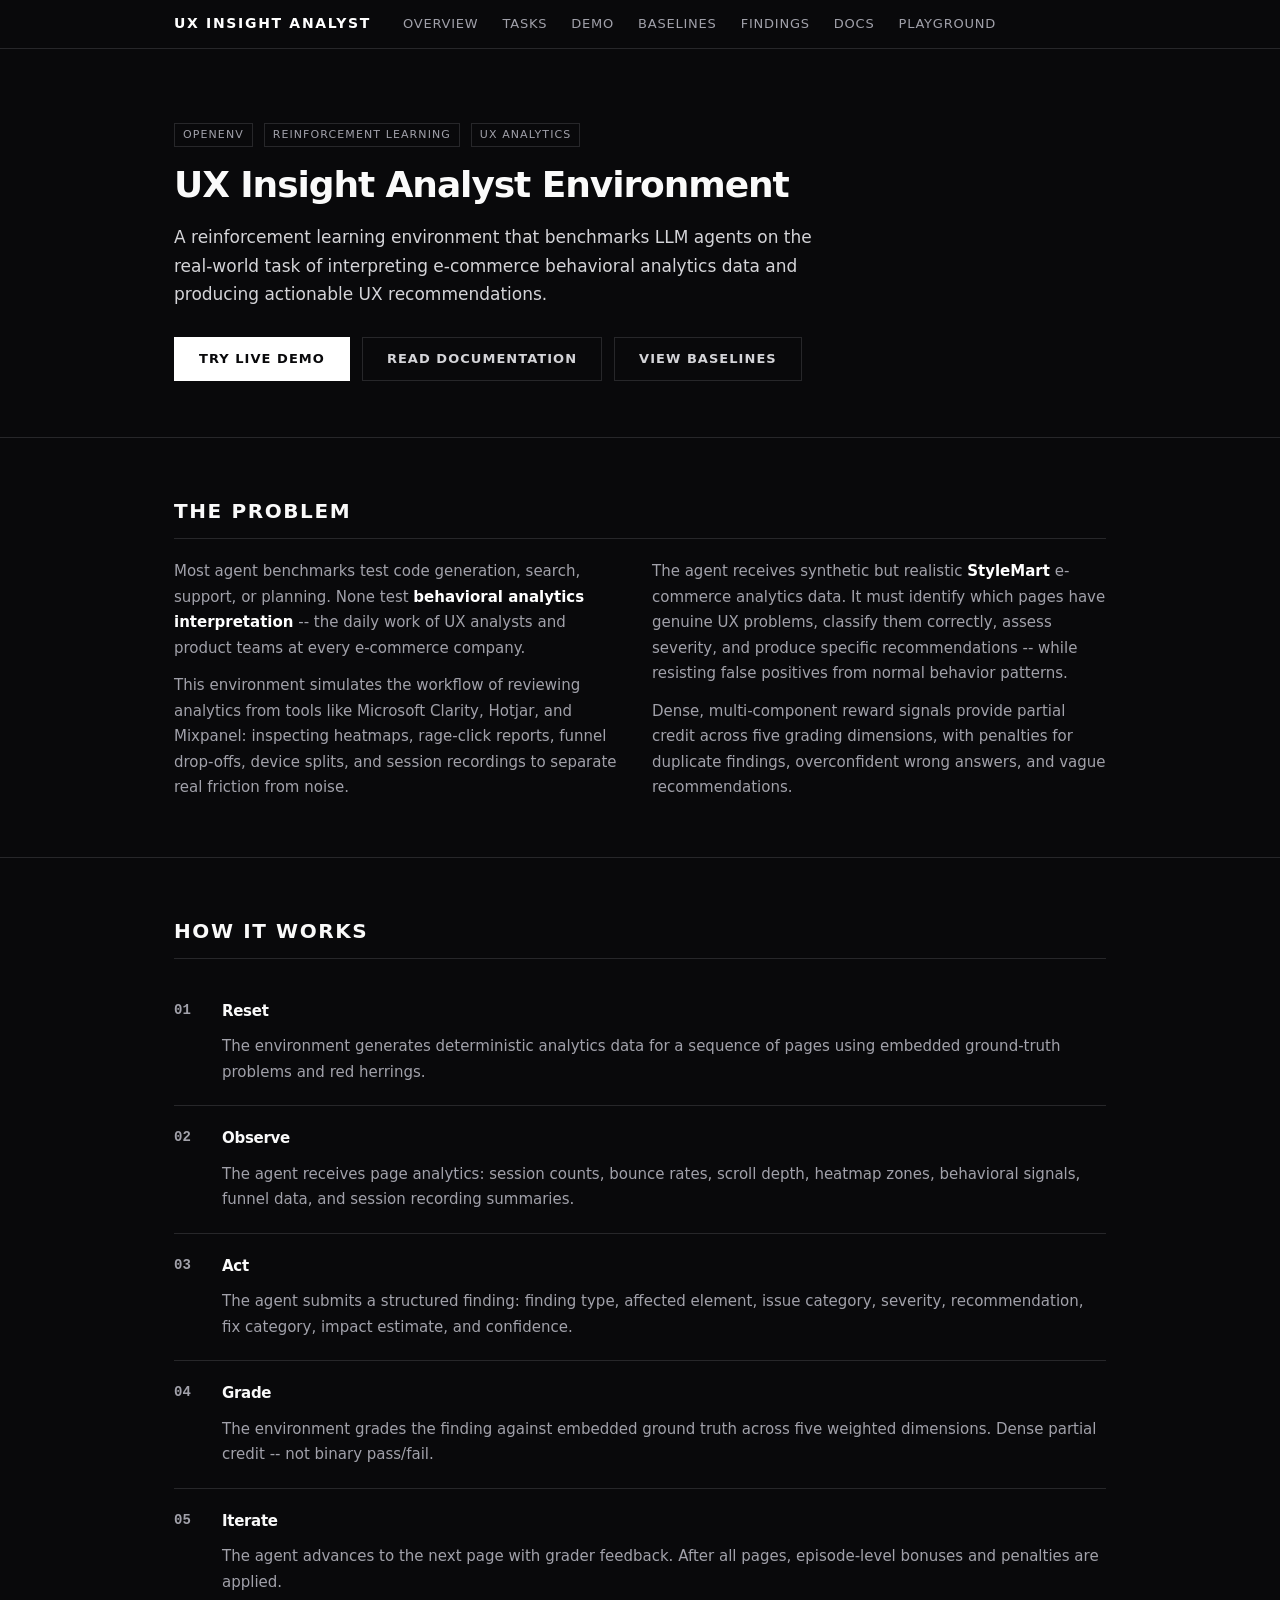
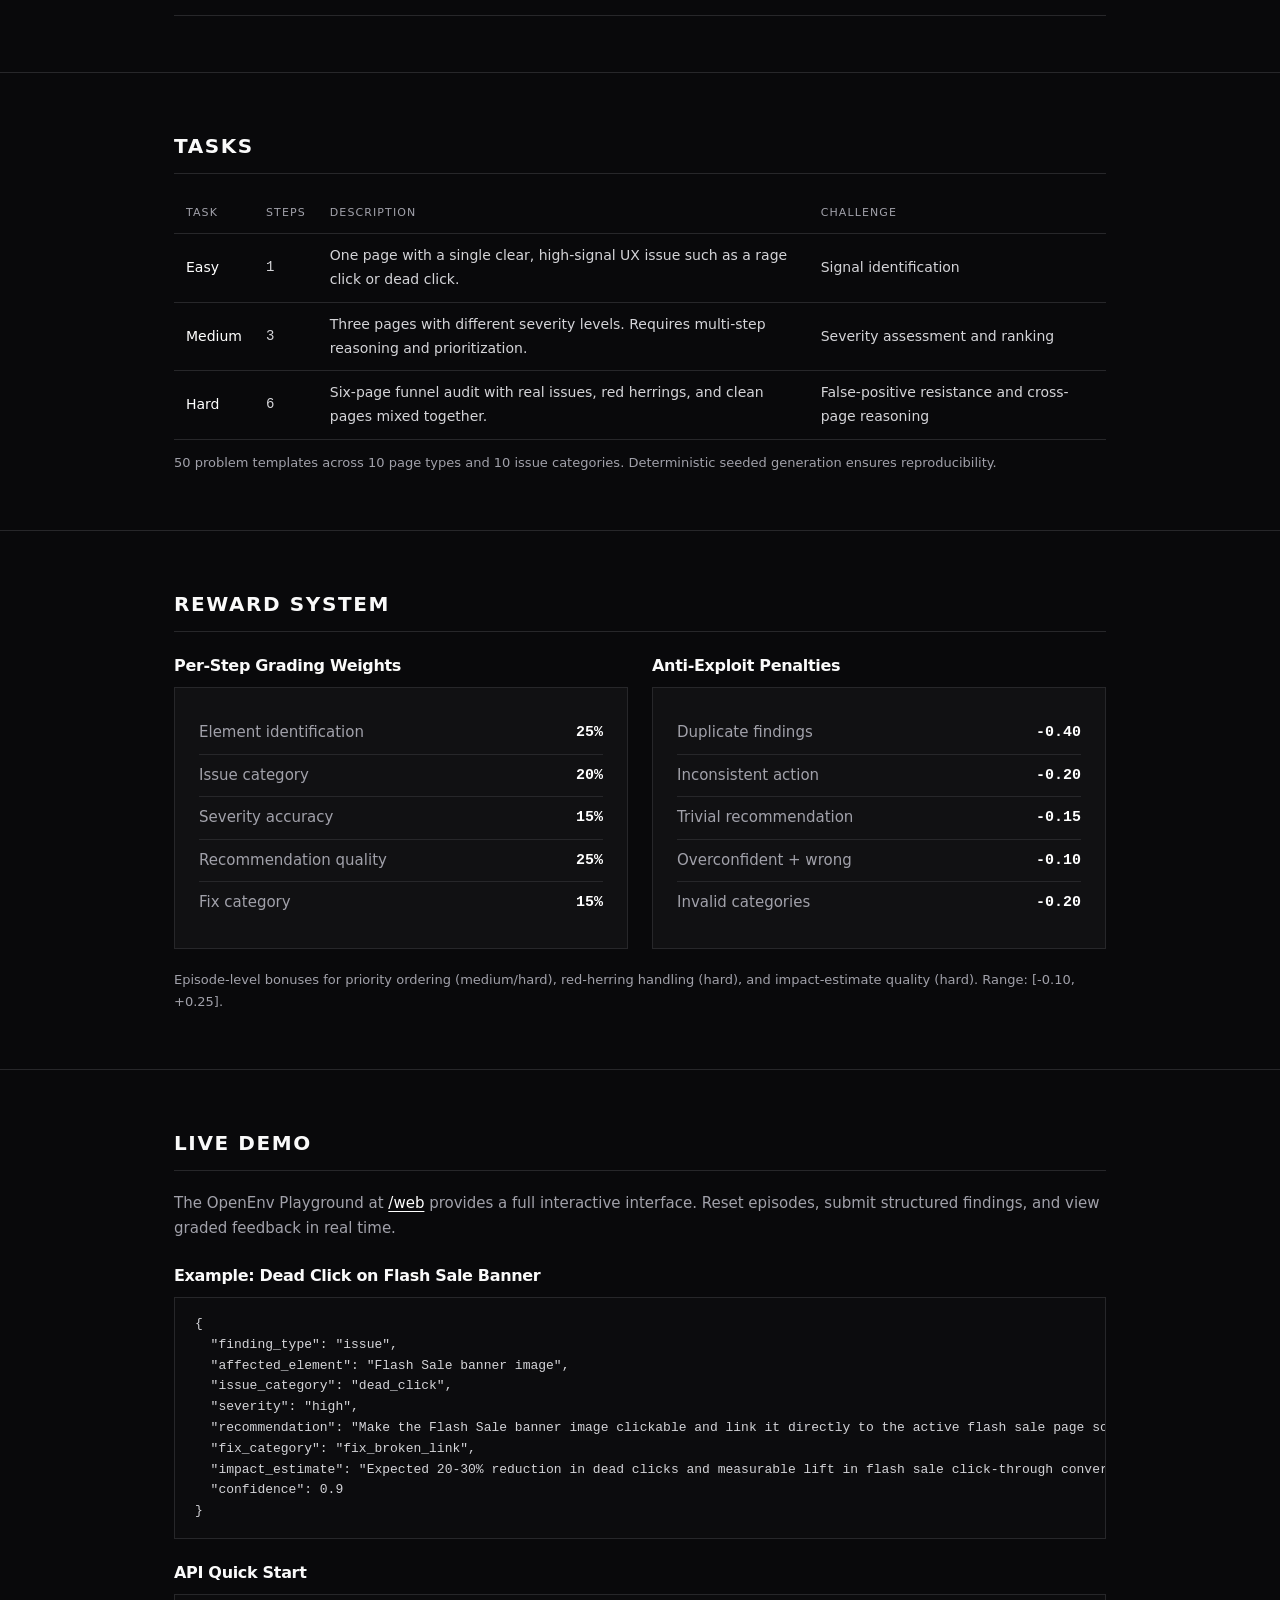
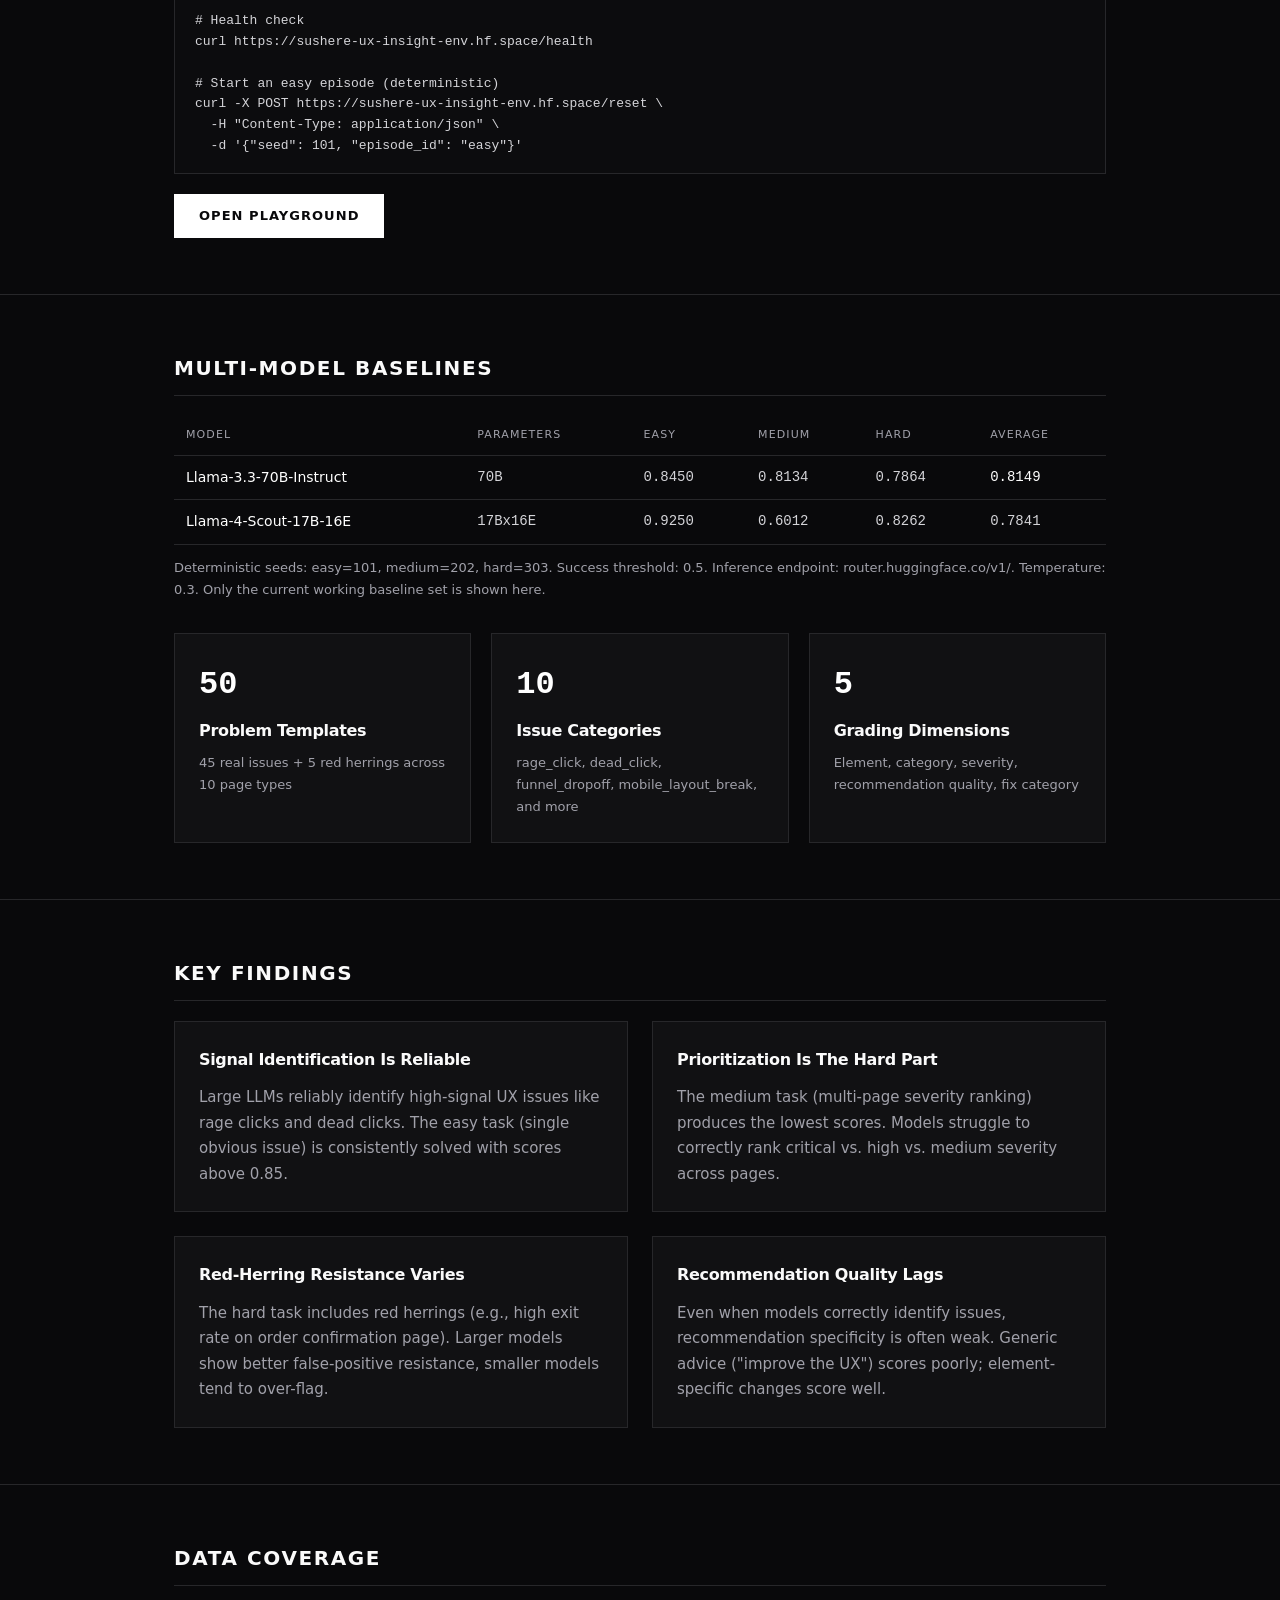
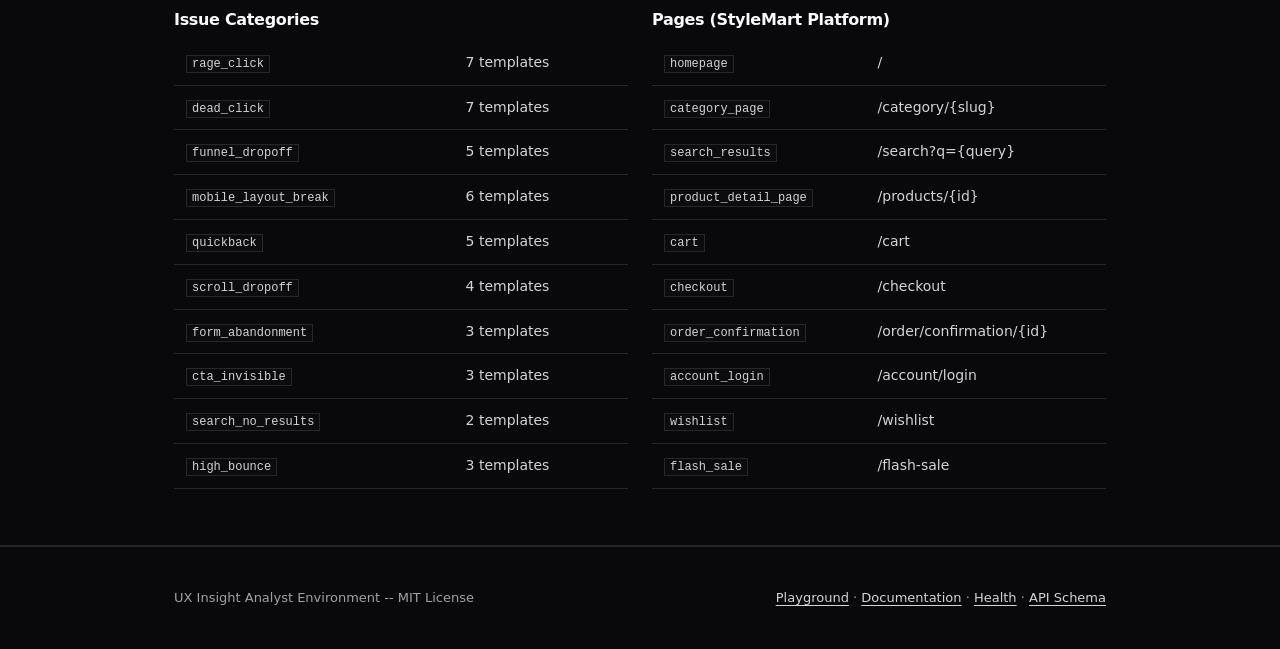
==== commit eff1939d: "Update frontend baseline details" ====
--- a/static/index.html
+++ b/static/index.html
@@ -15,23 +15,14 @@
   --heading: #fafafa;
   --white: #fff;
   --code-bg: #0c0c0e;
-  --accent: #3b82f6;
-  --accent-dim: #2563eb;
-  --accent-subtle: rgba(59,130,246,0.08);
-  --accent-border: rgba(59,130,246,0.25);
-  --green: #22c55e;
-  --green-dim: rgba(34,197,94,0.12);
-  --red: #ef4444;
-  --red-dim: rgba(239,68,68,0.12);
-  --amber: #f59e0b;
   --mono: 'SF Mono', 'Cascadia Code', 'JetBrains Mono', 'Fira Code', Consolas, monospace;
   --sans: system-ui, -apple-system, 'Segoe UI', Helvetica, Arial, sans-serif;
 }
 *, *::before, *::after { margin: 0; padding: 0; box-sizing: border-box; }
 html { scroll-behavior: smooth; }
 body { background: var(--bg); color: var(--text); font-family: var(--sans); font-size: 15px; line-height: 1.7; }
-a { color: var(--accent); text-decoration: underline; text-underline-offset: 3px; }
-a:hover { color: #60a5fa; }
+a { color: var(--white); text-decoration: underline; text-underline-offset: 3px; }
+a:hover { color: var(--text-bright); }
 code, pre { font-family: var(--mono); font-size: 13px; }
 pre { background: var(--code-bg); border: 1px solid var(--border); padding: 16px 20px; overflow-x: auto; line-height: 1.6; color: var(--text-bright); }
 h1, h2, h3, h4 { color: var(--heading); font-weight: 600; letter-spacing: -0.02em; }
@@ -49,22 +40,21 @@
 nav .logo { color: var(--white); font-weight: 700; font-size: 14px; text-transform: uppercase; letter-spacing: 0.12em; text-decoration: none; white-space: nowrap; }
 nav .links { display: flex; gap: 24px; flex-wrap: wrap; }
 nav .links a { color: var(--text); font-size: 13px; text-transform: uppercase; letter-spacing: 0.06em; text-decoration: none; }
-nav .links a:hover { color: var(--accent); }
+nav .links a:hover { color: var(--white); }
 
 /* Hero */
 .hero { padding: 72px 0 56px; border-bottom: 1px solid var(--border); }
 .hero h1 { font-size: 36px; letter-spacing: -0.03em; margin-bottom: 16px; line-height: 1.2; }
-.hero h1 span { color: var(--accent); }
 .hero .subtitle { font-size: 17px; color: var(--text-bright); max-width: 680px; margin-bottom: 28px; }
 .hero .actions { display: flex; gap: 12px; flex-wrap: wrap; }
 .btn { display: inline-block; padding: 10px 24px; font-size: 13px; font-weight: 600; text-transform: uppercase; letter-spacing: 0.08em; text-decoration: none; border: 1px solid var(--border); transition: all 0.15s; }
-.btn-primary { background: var(--accent); color: var(--white); border-color: var(--accent); }
-.btn-primary:hover { background: var(--accent-dim); border-color: var(--accent-dim); }
+.btn-primary { background: var(--white); color: var(--bg); border-color: var(--white); }
+.btn-primary:hover { background: var(--text-bright); color: var(--bg); }
 .btn-secondary { background: transparent; color: var(--text-bright); }
-.btn-secondary:hover { background: var(--accent-subtle); color: var(--accent); border-color: var(--accent-border); }
+.btn-secondary:hover { background: var(--surface-2); color: var(--white); }
 
 /* Tag */
-.tag { display: inline-block; padding: 2px 8px; font-size: 11px; text-transform: uppercase; letter-spacing: 0.1em; border: 1px solid var(--accent-border); color: var(--accent); margin-right: 6px; background: var(--accent-subtle); }
+.tag { display: inline-block; padding: 2px 8px; font-size: 11px; text-transform: uppercase; letter-spacing: 0.1em; border: 1px solid var(--border); color: var(--text); margin-right: 6px; }
 
 /* Grid */
 .grid-2 { display: grid; grid-template-columns: 1fr 1fr; gap: 24px; }
@@ -72,16 +62,15 @@
 @media (max-width: 640px) { .grid-2, .grid-3 { grid-template-columns: 1fr; } }
 
 /* Card */
-.card { background: var(--surface); border: 1px solid var(--border); padding: 24px; transition: border-color 0.2s; }
-.card:hover { border-color: var(--accent-border); }
+.card { background: var(--surface); border: 1px solid var(--border); padding: 24px; }
 .card h3 { margin-bottom: 8px; }
-.card .num { font-size: 32px; font-weight: 700; color: var(--accent); font-family: var(--mono); margin-bottom: 4px; }
+.card .num { font-size: 32px; font-weight: 700; color: var(--white); font-family: var(--mono); margin-bottom: 4px; }
 
 /* Table */
 table { width: 100%; border-collapse: collapse; font-size: 14px; }
 th { text-align: left; color: var(--text); font-weight: 500; text-transform: uppercase; font-size: 11px; letter-spacing: 0.1em; padding: 10px 12px; border-bottom: 1px solid var(--border); }
 td { padding: 10px 12px; border-bottom: 1px solid var(--border); color: var(--text-bright); }
-tr:hover td { background: var(--accent-subtle); }
+tr:hover td { background: var(--surface); }
 td code { background: var(--code-bg); padding: 1px 5px; border: 1px solid var(--border); font-size: 12px; }
 
 /* Metric row */
@@ -93,7 +82,7 @@
 /* Steps */
 .step-list { counter-reset: steps; }
 .step-item { counter-increment: steps; padding: 20px 0 20px 48px; border-bottom: 1px solid var(--border); position: relative; }
-.step-item::before { content: counter(steps, decimal-leading-zero); position: absolute; left: 0; top: 20px; font-family: var(--mono); font-size: 14px; color: var(--accent); font-weight: 600; }
+.step-item::before { content: counter(steps, decimal-leading-zero); position: absolute; left: 0; top: 20px; font-family: var(--mono); font-size: 14px; color: var(--text); font-weight: 600; }
 .step-item h3 { font-size: 15px; }
 .step-item p { color: var(--text); margin-top: 4px; }
 
@@ -110,34 +99,14 @@
 .text-muted { color: var(--text); font-size: 13px; }
 .text-bright { color: var(--text-bright); }
 .text-white { color: var(--white); }
-.text-accent { color: var(--accent); }
-.text-green { color: var(--green); }
-.text-red { color: var(--red); }
-.text-amber { color: var(--amber); }
 .mono { font-family: var(--mono); }
-
-/* Colored metric values */
-.metric .value-positive { color: var(--green); font-family: var(--mono); font-weight: 600; }
-.metric .value-negative { color: var(--red); font-family: var(--mono); font-weight: 600; }
-
-/* Score highlight */
-.score-good { color: var(--green); }
-.score-mid { color: var(--amber); }
-.score-na { color: var(--text); }
-
-/* Section accent bar */
-h2::before { content: ''; display: inline-block; width: 3px; height: 16px; background: var(--accent); margin-right: 10px; vertical-align: middle; }
-
-/* Logo accent */
-nav .logo span { color: var(--accent); }
-footer a:hover { color: var(--accent); }
 </style>
 </head>
 <body>
 
 <nav>
   <div class="container">
-    <a href="/" class="logo">UX <span>Insight</span> Analyst</a>
+    <a href="/" class="logo">UX Insight Analyst</a>
     <div class="links">
       <a href="#overview">Overview</a>
       <a href="#tasks">Tasks</a>
@@ -157,7 +126,7 @@
       <span class="tag">Reinforcement Learning</span>
       <span class="tag">UX Analytics</span>
     </div>
-    <h1>UX <span>Insight</span> Analyst Environment</h1>
+    <h1>UX Insight Analyst Environment</h1>
     <p class="subtitle">
       A reinforcement learning environment that benchmarks LLM agents on the real-world task of
       interpreting e-commerce behavioral analytics data and producing actionable UX recommendations.
@@ -282,21 +251,21 @@
       <div>
         <h3 class="mb-8">Per-Step Grading Weights</h3>
         <div class="card">
-          <div class="metric"><span class="label">Element identification</span><span class="value-positive">25%</span></div>
-          <div class="metric"><span class="label">Issue category</span><span class="value-positive">20%</span></div>
-          <div class="metric"><span class="label">Severity accuracy</span><span class="value-positive">15%</span></div>
-          <div class="metric"><span class="label">Recommendation quality</span><span class="value-positive">25%</span></div>
-          <div class="metric"><span class="label">Fix category</span><span class="value-positive">15%</span></div>
+          <div class="metric"><span class="label">Element identification</span><span class="value">25%</span></div>
+          <div class="metric"><span class="label">Issue category</span><span class="value">20%</span></div>
+          <div class="metric"><span class="label">Severity accuracy</span><span class="value">15%</span></div>
+          <div class="metric"><span class="label">Recommendation quality</span><span class="value">25%</span></div>
+          <div class="metric"><span class="label">Fix category</span><span class="value">15%</span></div>
         </div>
       </div>
       <div>
         <h3 class="mb-8">Anti-Exploit Penalties</h3>
         <div class="card">
-          <div class="metric"><span class="label">Duplicate findings</span><span class="value-negative">-0.40</span></div>
-          <div class="metric"><span class="label">Inconsistent action</span><span class="value-negative">-0.20</span></div>
-          <div class="metric"><span class="label">Trivial recommendation</span><span class="value-negative">-0.15</span></div>
-          <div class="metric"><span class="label">Overconfident + wrong</span><span class="value-negative">-0.10</span></div>
-          <div class="metric"><span class="label">Invalid categories</span><span class="value-negative">-0.20</span></div>
+          <div class="metric"><span class="label">Duplicate findings</span><span class="value">-0.40</span></div>
+          <div class="metric"><span class="label">Inconsistent action</span><span class="value">-0.20</span></div>
+          <div class="metric"><span class="label">Trivial recommendation</span><span class="value">-0.15</span></div>
+          <div class="metric"><span class="label">Overconfident + wrong</span><span class="value">-0.10</span></div>
+          <div class="metric"><span class="label">Invalid categories</span><span class="value">-0.20</span></div>
         </div>
       </div>
     </div>
@@ -360,48 +329,24 @@
         <tr>
           <td class="text-white">Llama-3.3-70B-Instruct</td>
           <td class="mono">70B</td>
-          <td class="mono score-good">0.8867</td>
-          <td class="mono score-mid">0.5226</td>
-          <td class="mono score-good">0.8448</td>
-          <td class="mono text-accent">0.7514</td>
-        </tr>
-        <tr>
-          <td class="text-white">Llama-4-Maverick-17B-128E</td>
-          <td class="mono">17Bx128E</td>
-          <td class="mono">--</td>
-          <td class="mono">--</td>
-          <td class="mono">--</td>
-          <td class="mono">--</td>
+          <td class="mono">0.8450</td>
+          <td class="mono">0.8134</td>
+          <td class="mono">0.7864</td>
+          <td class="mono text-white">0.8149</td>
         </tr>
         <tr>
           <td class="text-white">Llama-4-Scout-17B-16E</td>
           <td class="mono">17Bx16E</td>
-          <td class="mono">--</td>
-          <td class="mono">--</td>
-          <td class="mono">--</td>
-          <td class="mono">--</td>
-        </tr>
-        <tr>
-          <td class="text-white">Gemma-4-27B-IT</td>
-          <td class="mono">27B</td>
-          <td class="mono">--</td>
-          <td class="mono">--</td>
-          <td class="mono">--</td>
-          <td class="mono">--</td>
-        </tr>
-        <tr>
-          <td class="text-white">Qwen3.5-9B</td>
-          <td class="mono">9B</td>
-          <td class="mono">--</td>
-          <td class="mono">--</td>
-          <td class="mono">--</td>
-          <td class="mono">--</td>
+          <td class="mono">0.9250</td>
+          <td class="mono">0.6012</td>
+          <td class="mono">0.8262</td>
+          <td class="mono">0.7841</td>
         </tr>
       </tbody>
     </table>
     <p class="text-muted mt-12">
       Deterministic seeds: easy=101, medium=202, hard=303. Success threshold: 0.5.
-      Inference endpoint: router.huggingface.co/v1/. Temperature: 0.3.
+      Inference endpoint: router.huggingface.co/v1/. Temperature: 0.3. Only the current working baseline set is shown here.
     </p>
     <div class="grid-3 mt-32">
       <div class="card">
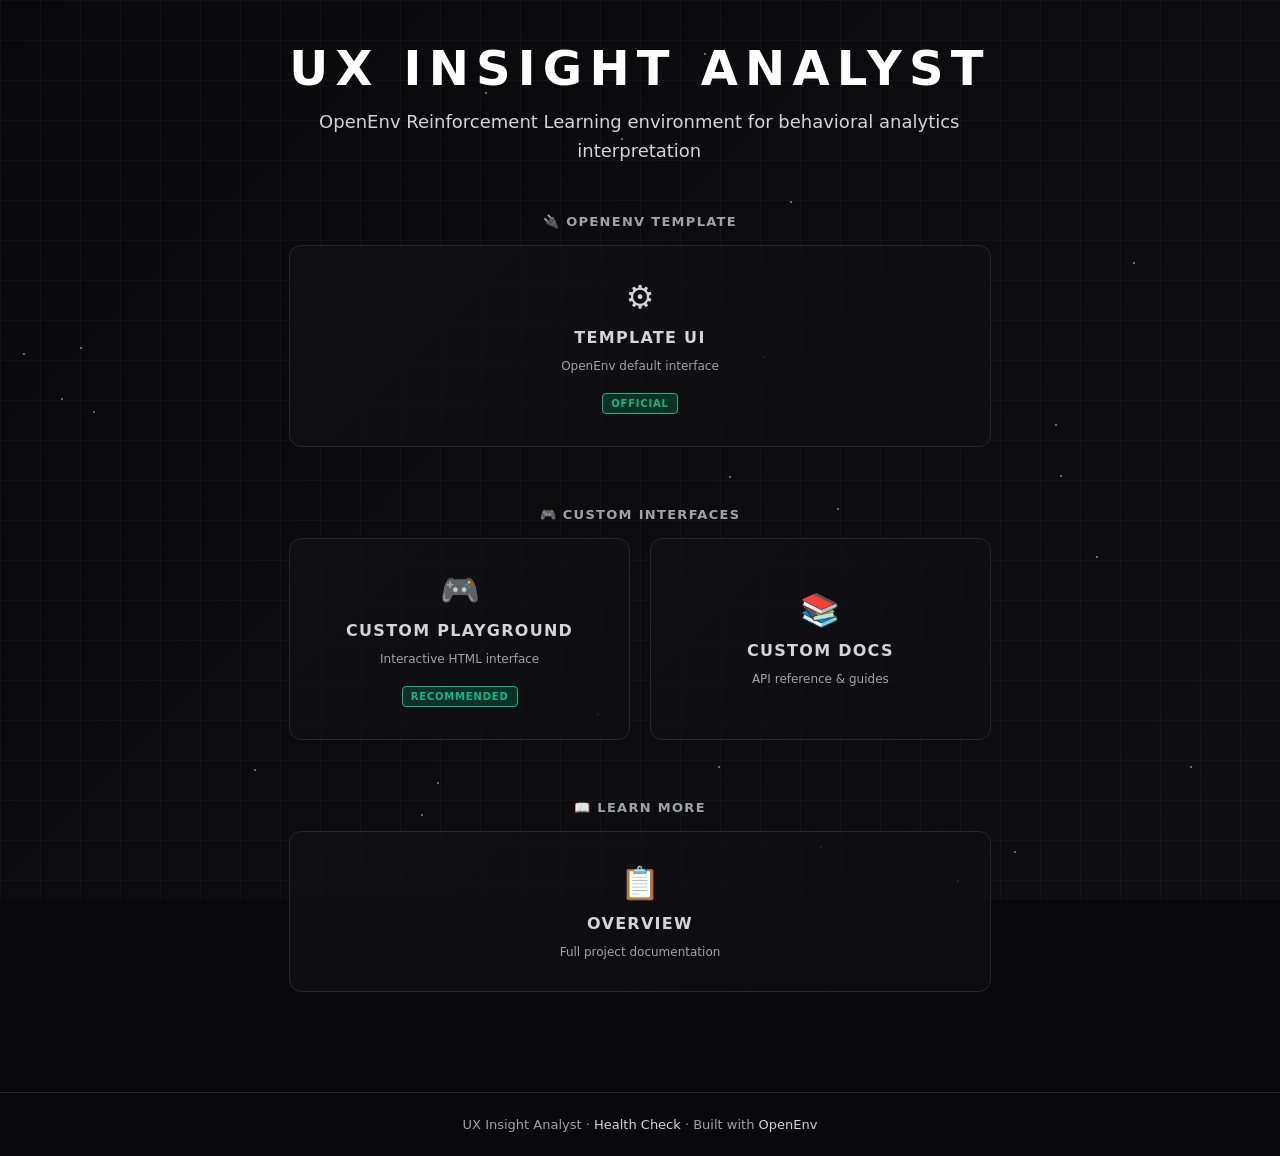
==== commit 11d84cfc: "Fix critical issues: score bounds, output format, and landing page routing - Change score bounds fro" ====
--- a/static/index.html
+++ b/static/index.html
@@ -3,7 +3,7 @@
 <head>
 <meta charset="utf-8">
 <meta name="viewport" content="width=device-width, initial-scale=1">
-<title>UX Insight Analyst -- OpenEnv RL Environment</title>
+<title>UX Insight Analyst</title>
 <style>
 :root {
   --bg: #09090b;
@@ -14,451 +14,355 @@
   --text-bright: #d4d4d8;
   --heading: #fafafa;
   --white: #fff;
-  --code-bg: #0c0c0e;
+  --accent: #10b981;
   --mono: 'SF Mono', 'Cascadia Code', 'JetBrains Mono', 'Fira Code', Consolas, monospace;
   --sans: system-ui, -apple-system, 'Segoe UI', Helvetica, Arial, sans-serif;
 }
+
 *, *::before, *::after { margin: 0; padding: 0; box-sizing: border-box; }
 html { scroll-behavior: smooth; }
-body { background: var(--bg); color: var(--text); font-family: var(--sans); font-size: 15px; line-height: 1.7; }
-a { color: var(--white); text-decoration: underline; text-underline-offset: 3px; }
-a:hover { color: var(--text-bright); }
-code, pre { font-family: var(--mono); font-size: 13px; }
-pre { background: var(--code-bg); border: 1px solid var(--border); padding: 16px 20px; overflow-x: auto; line-height: 1.6; color: var(--text-bright); }
-h1, h2, h3, h4 { color: var(--heading); font-weight: 600; letter-spacing: -0.02em; }
-h1 { font-size: 28px; }
-h2 { font-size: 20px; text-transform: uppercase; letter-spacing: 0.08em; padding-bottom: 10px; border-bottom: 1px solid var(--border); margin-bottom: 20px; }
-h3 { font-size: 16px; margin-bottom: 10px; }
-
-/* Layout */
-.container { max-width: 980px; margin: 0 auto; padding: 0 24px; }
-section { padding: 56px 0; border-bottom: 1px solid var(--border); }
-
-/* Nav */
-nav { position: sticky; top: 0; z-index: 100; background: var(--bg); border-bottom: 1px solid var(--border); padding: 12px 0; }
-nav .container { display: flex; align-items: center; gap: 32px; }
-nav .logo { color: var(--white); font-weight: 700; font-size: 14px; text-transform: uppercase; letter-spacing: 0.12em; text-decoration: none; white-space: nowrap; }
-nav .links { display: flex; gap: 24px; flex-wrap: wrap; }
-nav .links a { color: var(--text); font-size: 13px; text-transform: uppercase; letter-spacing: 0.06em; text-decoration: none; }
-nav .links a:hover { color: var(--white); }
-
-/* Hero */
-.hero { padding: 72px 0 56px; border-bottom: 1px solid var(--border); }
-.hero h1 { font-size: 36px; letter-spacing: -0.03em; margin-bottom: 16px; line-height: 1.2; }
-.hero .subtitle { font-size: 17px; color: var(--text-bright); max-width: 680px; margin-bottom: 28px; }
-.hero .actions { display: flex; gap: 12px; flex-wrap: wrap; }
-.btn { display: inline-block; padding: 10px 24px; font-size: 13px; font-weight: 600; text-transform: uppercase; letter-spacing: 0.08em; text-decoration: none; border: 1px solid var(--border); transition: all 0.15s; }
-.btn-primary { background: var(--white); color: var(--bg); border-color: var(--white); }
-.btn-primary:hover { background: var(--text-bright); color: var(--bg); }
-.btn-secondary { background: transparent; color: var(--text-bright); }
-.btn-secondary:hover { background: var(--surface-2); color: var(--white); }
-
-/* Tag */
-.tag { display: inline-block; padding: 2px 8px; font-size: 11px; text-transform: uppercase; letter-spacing: 0.1em; border: 1px solid var(--border); color: var(--text); margin-right: 6px; }
-
-/* Grid */
-.grid-2 { display: grid; grid-template-columns: 1fr 1fr; gap: 24px; }
-.grid-3 { display: grid; grid-template-columns: 1fr 1fr 1fr; gap: 20px; }
-@media (max-width: 640px) { .grid-2, .grid-3 { grid-template-columns: 1fr; } }
-
-/* Card */
-.card { background: var(--surface); border: 1px solid var(--border); padding: 24px; }
-.card h3 { margin-bottom: 8px; }
-.card .num { font-size: 32px; font-weight: 700; color: var(--white); font-family: var(--mono); margin-bottom: 4px; }
-
-/* Table */
-table { width: 100%; border-collapse: collapse; font-size: 14px; }
-th { text-align: left; color: var(--text); font-weight: 500; text-transform: uppercase; font-size: 11px; letter-spacing: 0.1em; padding: 10px 12px; border-bottom: 1px solid var(--border); }
-td { padding: 10px 12px; border-bottom: 1px solid var(--border); color: var(--text-bright); }
-tr:hover td { background: var(--surface); }
-td code { background: var(--code-bg); padding: 1px 5px; border: 1px solid var(--border); font-size: 12px; }
-
-/* Metric row */
-.metric { display: flex; justify-content: space-between; padding: 8px 0; border-bottom: 1px solid var(--border); }
-.metric:last-child { border-bottom: none; }
-.metric .label { color: var(--text); }
-.metric .value { color: var(--white); font-family: var(--mono); font-weight: 600; }
-
-/* Steps */
-.step-list { counter-reset: steps; }
-.step-item { counter-increment: steps; padding: 20px 0 20px 48px; border-bottom: 1px solid var(--border); position: relative; }
-.step-item::before { content: counter(steps, decimal-leading-zero); position: absolute; left: 0; top: 20px; font-family: var(--mono); font-size: 14px; color: var(--text); font-weight: 600; }
-.step-item h3 { font-size: 15px; }
-.step-item p { color: var(--text); margin-top: 4px; }
+body {
+  background: var(--bg);
+  color: var(--text);
+  font-family: var(--sans);
+  overflow-x: hidden;
+  display: flex;
+  flex-direction: column;
+  min-height: 100vh;
+}
+
+/* Animated background grid */
+.space-bg {
+  position: fixed;
+  top: 0;
+  left: 0;
+  width: 100%;
+  height: 100%;
+  background: linear-gradient(135deg, #09090b 0%, #0f0f12 100%);
+  z-index: -2;
+}
+
+.grid {
+  position: absolute;
+  width: 100%;
+  height: 100%;
+  background-image:
+    linear-gradient(rgba(255,255,255,.03) 1px, transparent 1px),
+    linear-gradient(90deg, rgba(255,255,255,.03) 1px, transparent 1px);
+  background-size: 40px 40px;
+  animation: drift 20s linear infinite;
+  z-index: -1;
+}
+
+@keyframes drift {
+  0% { transform: translate(-40px, -40px); }
+  100% { transform: translate(0, 0); }
+}
+
+/* Particles */
+.particle {
+  position: absolute;
+  width: 2px;
+  height: 2px;
+  background: rgba(255, 255, 255, 0.5);
+  border-radius: 50%;
+  pointer-events: none;
+  animation: float 20s infinite ease-in-out;
+}
+
+@keyframes float {
+  0%, 100% { opacity: 0; transform: translate(0, 0); }
+  50% { opacity: 1; transform: translate(var(--tx), var(--ty)); }
+}
+
+/* Container */
+.container {
+  position: relative;
+  z-index: 1;
+  flex: 1;
+  display: flex;
+  flex-direction: column;
+  justify-content: center;
+  align-items: center;
+  padding: 40px 24px;
+  text-align: center;
+}
+
+.hero {
+  max-width: 900px;
+}
+
+.logo-text {
+  font-size: 48px;
+  font-weight: 700;
+  letter-spacing: 0.15em;
+  color: var(--white);
+  margin-bottom: 12px;
+  text-transform: uppercase;
+  animation: fadeInDown 0.8s ease-out;
+}
+
+.subtitle {
+  font-size: 18px;
+  color: var(--text-bright);
+  margin-bottom: 48px;
+  max-width: 700px;
+  line-height: 1.6;
+  animation: fadeInUp 0.8s ease-out 0.2s both;
+}
+
+.nav-section {
+  margin-bottom: 60px;
+  animation: fadeInUp 0.8s ease-out 0.3s both;
+}
+
+.section-label {
+  font-size: 13px;
+  font-weight: 600;
+  text-transform: uppercase;
+  letter-spacing: 0.1em;
+  color: var(--text);
+  margin-bottom: 16px;
+  text-align: center;
+}
+
+.nav-buttons {
+  display: grid;
+  grid-template-columns: repeat(auto-fit, minmax(220px, 1fr));
+  gap: 20px;
+}
+
+.nav-btn {
+  display: flex;
+  flex-direction: column;
+  align-items: center;
+  justify-content: center;
+  gap: 12px;
+  padding: 32px 24px;
+  background: linear-gradient(135deg, rgba(17, 17, 19, 0.8), rgba(15, 15, 18, 0.8));
+  border: 1px solid var(--border);
+  border-radius: 12px;
+  text-decoration: none;
+  color: var(--text-bright);
+  transition: all 0.3s cubic-bezier(0.4, 0, 0.2, 1);
+  cursor: pointer;
+  position: relative;
+  overflow: hidden;
+}
+
+.nav-btn::before {
+  content: '';
+  position: absolute;
+  top: 0;
+  left: -100%;
+  width: 100%;
+  height: 100%;
+  background: linear-gradient(90deg, transparent, rgba(255,255,255,0.1), transparent);
+  transition: left 0.5s ease;
+}
+
+.nav-btn:hover {
+  border-color: var(--white);
+  background: linear-gradient(135deg, rgba(17, 17, 19, 1), rgba(15, 15, 18, 1));
+  transform: translateY(-8px);
+  box-shadow: 0 12px 40px rgba(255, 255, 255, 0.1);
+  color: var(--white);
+}
+
+.nav-btn:hover::before {
+  left: 100%;
+}
+
+.nav-btn-icon {
+  font-size: 32px;
+  min-width: 32px;
+  min-height: 32px;
+  display: flex;
+  align-items: center;
+  justify-content: center;
+}
+
+.nav-btn-label {
+  font-size: 16px;
+  font-weight: 600;
+  text-transform: uppercase;
+  letter-spacing: 0.08em;
+}
+
+.nav-btn-desc {
+  font-size: 12px;
+  color: var(--text);
+  text-transform: none;
+  letter-spacing: normal;
+}
+
+.badge {
+  display: inline-block;
+  font-size: 10px;
+  font-weight: 700;
+  letter-spacing: 0.08em;
+  padding: 4px 8px;
+  background: rgba(16, 185, 129, 0.2);
+  border: 1px solid var(--accent);
+  color: var(--accent);
+  border-radius: 4px;
+  text-transform: uppercase;
+  margin-top: 8px;
+}
 
 /* Footer */
-footer { padding: 40px 0; border-top: 1px solid var(--border); }
-footer p { font-size: 13px; color: var(--text); }
-footer a { color: var(--text-bright); }
-
-/* Utility */
-.mt-12 { margin-top: 12px; }
-.mt-20 { margin-top: 20px; }
-.mt-32 { margin-top: 32px; }
-.mb-8 { margin-bottom: 8px; }
-.text-muted { color: var(--text); font-size: 13px; }
-.text-bright { color: var(--text-bright); }
-.text-white { color: var(--white); }
-.mono { font-family: var(--mono); }
+footer {
+  position: relative;
+  z-index: 1;
+  padding: 24px;
+  text-align: center;
+  font-size: 13px;
+  color: var(--text);
+  border-top: 1px solid var(--border);
+}
+
+footer a {
+  color: var(--text-bright);
+  text-decoration: none;
+}
+
+footer a:hover {
+  color: var(--white);
+}
+
+/* Animations */
+@keyframes fadeInDown {
+  from {
+    opacity: 0;
+    transform: translateY(-20px);
+  }
+  to {
+    opacity: 1;
+    transform: translateY(0);
+  }
+}
+
+@keyframes fadeInUp {
+  from {
+    opacity: 0;
+    transform: translateY(20px);
+  }
+  to {
+    opacity: 1;
+    transform: translateY(0);
+  }
+}
+
+/* Responsive */
+@media (max-width: 768px) {
+  .logo-text { font-size: 36px; }
+  .subtitle { font-size: 16px; }
+  .nav-buttons { grid-template-columns: 1fr; }
+  .nav-btn { padding: 28px 20px; }
+  .nav-btn-label { font-size: 14px; }
+}
+
+@media (max-width: 480px) {
+  .logo-text { font-size: 28px; }
+  .subtitle { font-size: 14px; }
+  .nav-btn-icon { font-size: 28px; }
+  .nav-section { margin-bottom: 40px; }
+  footer { padding: 16px; font-size: 12px; }
+}
 </style>
 </head>
 <body>
 
-<nav>
-  <div class="container">
-    <a href="/" class="logo">UX Insight Analyst</a>
-    <div class="links">
-      <a href="#overview">Overview</a>
-      <a href="#tasks">Tasks</a>
-      <a href="#demo">Demo</a>
-      <a href="#baselines">Baselines</a>
-      <a href="#findings">Findings</a>
-      <a href="/documentation">Docs</a>
-      <a href="/web">Playground</a>
+<div class="space-bg">
+  <div class="grid"></div>
+</div>
+
+<div class="container">
+  <div class="hero">
+    <div class="logo-text">UX Insight Analyst</div>
+    <div class="subtitle">
+      OpenEnv Reinforcement Learning environment for behavioral analytics interpretation
     </div>
-  </div>
-</nav>
-
-<div class="hero">
-  <div class="container">
-    <div style="margin-bottom: 16px;">
-      <span class="tag">OpenEnv</span>
-      <span class="tag">Reinforcement Learning</span>
-      <span class="tag">UX Analytics</span>
+
+    <!-- OpenEnv Template Playground Section -->
+    <div class="nav-section">
+      <div class="section-label">🔌 OpenEnv Template</div>
+      <div class="nav-buttons">
+        <a href="/config" class="nav-btn">
+          <div class="nav-btn-icon">⚙️</div>
+          <div class="nav-btn-label">Template UI</div>
+          <div class="nav-btn-desc">OpenEnv default interface</div>
+          <div class="badge">Official</div>
+        </a>
+      </div>
     </div>
-    <h1>UX Insight Analyst Environment</h1>
-    <p class="subtitle">
-      A reinforcement learning environment that benchmarks LLM agents on the real-world task of
-      interpreting e-commerce behavioral analytics data and producing actionable UX recommendations.
-    </p>
-    <div class="actions">
-      <a href="/web" class="btn btn-primary">Try Live Demo</a>
-      <a href="/documentation" class="btn btn-secondary">Read Documentation</a>
-      <a href="#baselines" class="btn btn-secondary">View Baselines</a>
+
+    <!-- Our Custom Playgrounds Section -->
+    <div class="nav-section">
+      <div class="section-label">🎮 Custom Interfaces</div>
+      <div class="nav-buttons">
+        <a href="/web" class="nav-btn">
+          <div class="nav-btn-icon">🎮</div>
+          <div class="nav-btn-label">Custom Playground</div>
+          <div class="nav-btn-desc">Interactive HTML interface</div>
+          <div class="badge">Recommended</div>
+        </a>
+
+        <a href="/documentation" class="nav-btn">
+          <div class="nav-btn-icon">📚</div>
+          <div class="nav-btn-label">Custom Docs</div>
+          <div class="nav-btn-desc">API reference & guides</div>
+        </a>
+      </div>
+    </div>
+
+    <!-- Documentation Section -->
+    <div class="nav-section">
+      <div class="section-label">📖 Learn More</div>
+      <div class="nav-buttons">
+        <a href="/overview" class="nav-btn">
+          <div class="nav-btn-icon">📋</div>
+          <div class="nav-btn-label">Overview</div>
+          <div class="nav-btn-desc">Full project documentation</div>
+        </a>
+      </div>
     </div>
   </div>
 </div>
 
-<!-- OVERVIEW -->
-<section id="overview">
-  <div class="container">
-    <h2>The Problem</h2>
-    <div class="grid-2">
-      <div>
-        <p>
-          Most agent benchmarks test code generation, search, support, or planning. None test
-          <strong class="text-white">behavioral analytics interpretation</strong> -- the daily work
-          of UX analysts and product teams at every e-commerce company.
-        </p>
-        <p class="mt-12">
-          This environment simulates the workflow of reviewing analytics from tools like
-          Microsoft Clarity, Hotjar, and Mixpanel: inspecting heatmaps, rage-click reports,
-          funnel drop-offs, device splits, and session recordings to separate real friction
-          from noise.
-        </p>
-      </div>
-      <div>
-        <p>
-          The agent receives synthetic but realistic <strong class="text-white">StyleMart</strong>
-          e-commerce analytics data. It must identify which pages have genuine UX problems,
-          classify them correctly, assess severity, and produce specific recommendations --
-          while resisting false positives from normal behavior patterns.
-        </p>
-        <p class="mt-12">
-          Dense, multi-component reward signals provide partial credit across five grading
-          dimensions, with penalties for duplicate findings, overconfident wrong answers,
-          and vague recommendations.
-        </p>
-      </div>
-    </div>
-  </div>
-</section>
-
-<!-- HOW IT WORKS -->
-<section>
-  <div class="container">
-    <h2>How It Works</h2>
-    <div class="step-list">
-      <div class="step-item">
-        <h3>Reset</h3>
-        <p>The environment generates deterministic analytics data for a sequence of pages using embedded ground-truth problems and red herrings.</p>
-      </div>
-      <div class="step-item">
-        <h3>Observe</h3>
-        <p>The agent receives page analytics: session counts, bounce rates, scroll depth, heatmap zones, behavioral signals, funnel data, and session recording summaries.</p>
-      </div>
-      <div class="step-item">
-        <h3>Act</h3>
-        <p>The agent submits a structured finding: finding type, affected element, issue category, severity, recommendation, fix category, impact estimate, and confidence.</p>
-      </div>
-      <div class="step-item">
-        <h3>Grade</h3>
-        <p>The environment grades the finding against embedded ground truth across five weighted dimensions. Dense partial credit -- not binary pass/fail.</p>
-      </div>
-      <div class="step-item">
-        <h3>Iterate</h3>
-        <p>The agent advances to the next page with grader feedback. After all pages, episode-level bonuses and penalties are applied.</p>
-      </div>
-    </div>
-  </div>
-</section>
-
-<!-- TASKS -->
-<section id="tasks">
-  <div class="container">
-    <h2>Tasks</h2>
-    <table>
-      <thead>
-        <tr>
-          <th>Task</th>
-          <th>Steps</th>
-          <th>Description</th>
-          <th>Challenge</th>
-        </tr>
-      </thead>
-      <tbody>
-        <tr>
-          <td class="text-white">Easy</td>
-          <td class="mono">1</td>
-          <td>One page with a single clear, high-signal UX issue such as a rage click or dead click.</td>
-          <td>Signal identification</td>
-        </tr>
-        <tr>
-          <td class="text-white">Medium</td>
-          <td class="mono">3</td>
-          <td>Three pages with different severity levels. Requires multi-step reasoning and prioritization.</td>
-          <td>Severity assessment and ranking</td>
-        </tr>
-        <tr>
-          <td class="text-white">Hard</td>
-          <td class="mono">6</td>
-          <td>Six-page funnel audit with real issues, red herrings, and clean pages mixed together.</td>
-          <td>False-positive resistance and cross-page reasoning</td>
-        </tr>
-      </tbody>
-    </table>
-    <p class="text-muted mt-12">
-      50 problem templates across 10 page types and 10 issue categories. Deterministic seeded generation ensures reproducibility.
-    </p>
-  </div>
-</section>
-
-<!-- REWARD SYSTEM -->
-<section>
-  <div class="container">
-    <h2>Reward System</h2>
-    <div class="grid-2">
-      <div>
-        <h3 class="mb-8">Per-Step Grading Weights</h3>
-        <div class="card">
-          <div class="metric"><span class="label">Element identification</span><span class="value">25%</span></div>
-          <div class="metric"><span class="label">Issue category</span><span class="value">20%</span></div>
-          <div class="metric"><span class="label">Severity accuracy</span><span class="value">15%</span></div>
-          <div class="metric"><span class="label">Recommendation quality</span><span class="value">25%</span></div>
-          <div class="metric"><span class="label">Fix category</span><span class="value">15%</span></div>
-        </div>
-      </div>
-      <div>
-        <h3 class="mb-8">Anti-Exploit Penalties</h3>
-        <div class="card">
-          <div class="metric"><span class="label">Duplicate findings</span><span class="value">-0.40</span></div>
-          <div class="metric"><span class="label">Inconsistent action</span><span class="value">-0.20</span></div>
-          <div class="metric"><span class="label">Trivial recommendation</span><span class="value">-0.15</span></div>
-          <div class="metric"><span class="label">Overconfident + wrong</span><span class="value">-0.10</span></div>
-          <div class="metric"><span class="label">Invalid categories</span><span class="value">-0.20</span></div>
-        </div>
-      </div>
-    </div>
-    <p class="text-muted mt-20">
-      Episode-level bonuses for priority ordering (medium/hard), red-herring handling (hard), and impact-estimate quality (hard). Range: [-0.10, +0.25].
-    </p>
-  </div>
-</section>
-
-<!-- DEMO -->
-<section id="demo">
-  <div class="container">
-    <h2>Live Demo</h2>
-    <p class="mb-8">
-      The OpenEnv Playground at <a href="/web">/web</a> provides a full interactive interface.
-      Reset episodes, submit structured findings, and view graded feedback in real time.
-    </p>
-    <h3 class="mt-20 mb-8">Example: Dead Click on Flash Sale Banner</h3>
-    <pre>{
-  "finding_type": "issue",
-  "affected_element": "Flash Sale banner image",
-  "issue_category": "dead_click",
-  "severity": "high",
-  "recommendation": "Make the Flash Sale banner image clickable and link it directly to the active flash sale page so users who tap the promotional banner reach the expected deals instead of waiting after a dead click.",
-  "fix_category": "fix_broken_link",
-  "impact_estimate": "Expected 20-30% reduction in dead clicks and measurable lift in flash sale click-through conversion.",
-  "confidence": 0.9
-}</pre>
-    <div class="mt-20">
-      <h3 class="mb-8">API Quick Start</h3>
-      <pre># Health check
-curl https://sushere-ux-insight-env.hf.space/health
-
-# Start an easy episode (deterministic)
-curl -X POST https://sushere-ux-insight-env.hf.space/reset \
-  -H "Content-Type: application/json" \
-  -d '{"seed": 101, "episode_id": "easy"}'</pre>
-    </div>
-    <div class="mt-20">
-      <a href="/web" class="btn btn-primary">Open Playground</a>
-    </div>
-  </div>
-</section>
-
-<!-- BASELINES -->
-<section id="baselines">
-  <div class="container">
-    <h2>Multi-Model Baselines</h2>
-    <table>
-      <thead>
-        <tr>
-          <th>Model</th>
-          <th>Parameters</th>
-          <th>Easy</th>
-          <th>Medium</th>
-          <th>Hard</th>
-          <th>Average</th>
-        </tr>
-      </thead>
-      <tbody>
-        <tr>
-          <td class="text-white">Llama-3.3-70B-Instruct</td>
-          <td class="mono">70B</td>
-          <td class="mono">0.8450</td>
-          <td class="mono">0.8134</td>
-          <td class="mono">0.7864</td>
-          <td class="mono text-white">0.8149</td>
-        </tr>
-        <tr>
-          <td class="text-white">Llama-4-Scout-17B-16E</td>
-          <td class="mono">17Bx16E</td>
-          <td class="mono">0.9250</td>
-          <td class="mono">0.6012</td>
-          <td class="mono">0.8262</td>
-          <td class="mono">0.7841</td>
-        </tr>
-      </tbody>
-    </table>
-    <p class="text-muted mt-12">
-      Deterministic seeds: easy=101, medium=202, hard=303. Success threshold: 0.5.
-      Inference endpoint: router.huggingface.co/v1/. Temperature: 0.3. Only the current working baseline set is shown here.
-    </p>
-    <div class="grid-3 mt-32">
-      <div class="card">
-        <div class="num">50</div>
-        <h3>Problem Templates</h3>
-        <p class="text-muted">45 real issues + 5 red herrings across 10 page types</p>
-      </div>
-      <div class="card">
-        <div class="num">10</div>
-        <h3>Issue Categories</h3>
-        <p class="text-muted">rage_click, dead_click, funnel_dropoff, mobile_layout_break, and more</p>
-      </div>
-      <div class="card">
-        <div class="num">5</div>
-        <h3>Grading Dimensions</h3>
-        <p class="text-muted">Element, category, severity, recommendation quality, fix category</p>
-      </div>
-    </div>
-  </div>
-</section>
-
-<!-- FINDINGS -->
-<section id="findings">
-  <div class="container">
-    <h2>Key Findings</h2>
-    <div class="grid-2">
-      <div class="card">
-        <h3>Signal Identification Is Reliable</h3>
-        <p class="mt-12">
-          Large LLMs reliably identify high-signal UX issues like rage clicks and dead clicks.
-          The easy task (single obvious issue) is consistently solved with scores above 0.85.
-        </p>
-      </div>
-      <div class="card">
-        <h3>Prioritization Is The Hard Part</h3>
-        <p class="mt-12">
-          The medium task (multi-page severity ranking) produces the lowest scores.
-          Models struggle to correctly rank critical vs. high vs. medium severity across pages.
-        </p>
-      </div>
-      <div class="card">
-        <h3>Red-Herring Resistance Varies</h3>
-        <p class="mt-12">
-          The hard task includes red herrings (e.g., high exit rate on order confirmation page).
-          Larger models show better false-positive resistance, smaller models tend to over-flag.
-        </p>
-      </div>
-      <div class="card">
-        <h3>Recommendation Quality Lags</h3>
-        <p class="mt-12">
-          Even when models correctly identify issues, recommendation specificity is often weak.
-          Generic advice ("improve the UX") scores poorly; element-specific changes score well.
-        </p>
-      </div>
-    </div>
-  </div>
-</section>
-
-<!-- DATA COVERAGE -->
-<section>
-  <div class="container">
-    <h2>Data Coverage</h2>
-    <div class="grid-2">
-      <div>
-        <h3 class="mb-8">Issue Categories</h3>
-        <table>
-          <tbody>
-            <tr><td><code>rage_click</code></td><td>7 templates</td></tr>
-            <tr><td><code>dead_click</code></td><td>7 templates</td></tr>
-            <tr><td><code>funnel_dropoff</code></td><td>5 templates</td></tr>
-            <tr><td><code>mobile_layout_break</code></td><td>6 templates</td></tr>
-            <tr><td><code>quickback</code></td><td>5 templates</td></tr>
-            <tr><td><code>scroll_dropoff</code></td><td>4 templates</td></tr>
-            <tr><td><code>form_abandonment</code></td><td>3 templates</td></tr>
-            <tr><td><code>cta_invisible</code></td><td>3 templates</td></tr>
-            <tr><td><code>search_no_results</code></td><td>2 templates</td></tr>
-            <tr><td><code>high_bounce</code></td><td>3 templates</td></tr>
-          </tbody>
-        </table>
-      </div>
-      <div>
-        <h3 class="mb-8">Pages (StyleMart Platform)</h3>
-        <table>
-          <tbody>
-            <tr><td><code>homepage</code></td><td>/</td></tr>
-            <tr><td><code>category_page</code></td><td>/category/{slug}</td></tr>
-            <tr><td><code>search_results</code></td><td>/search?q={query}</td></tr>
-            <tr><td><code>product_detail_page</code></td><td>/products/{id}</td></tr>
-            <tr><td><code>cart</code></td><td>/cart</td></tr>
-            <tr><td><code>checkout</code></td><td>/checkout</td></tr>
-            <tr><td><code>order_confirmation</code></td><td>/order/confirmation/{id}</td></tr>
-            <tr><td><code>account_login</code></td><td>/account/login</td></tr>
-            <tr><td><code>wishlist</code></td><td>/wishlist</td></tr>
-            <tr><td><code>flash_sale</code></td><td>/flash-sale</td></tr>
-          </tbody>
-        </table>
-      </div>
-    </div>
-  </div>
-</section>
-
 <footer>
-  <div class="container" style="display: flex; justify-content: space-between; flex-wrap: wrap; gap: 16px;">
-    <p>UX Insight Analyst Environment -- MIT License</p>
-    <p>
-      <a href="/web">Playground</a> &middot;
-      <a href="/documentation">Documentation</a> &middot;
-      <a href="/health">Health</a> &middot;
-      <a href="/docs">API Schema</a>
-    </p>
-  </div>
+  <p>UX Insight Analyst · <a href="/health">Health Check</a> · Built with <a href="https://github.com/meta-pytorch/openenv">OpenEnv</a></p>
 </footer>
+
+<script>
+// Generate particles on page load
+function createParticles() {
+  const container = document.querySelector('.space-bg');
+  const particleCount = Math.min(30, Math.max(10, window.innerWidth / 50));
+
+  for (let i = 0; i < particleCount; i++) {
+    const particle = document.createElement('div');
+    particle.className = 'particle';
+
+    const x = Math.random() * window.innerWidth;
+    const y = Math.random() * window.innerHeight;
+    const tx = (Math.random() - 0.5) * 200;
+    const ty = (Math.random() - 0.5) * 200;
+    const delay = Math.random() * 5;
+
+    particle.style.left = x + 'px';
+    particle.style.top = y + 'px';
+    particle.style.setProperty('--tx', tx + 'px');
+    particle.style.setProperty('--ty', ty + 'px');
+    particle.style.animationDelay = delay + 's';
+    particle.style.animationDuration = (15 + Math.random() * 10) + 's';
+
+    container.appendChild(particle);
+  }
+}
+
+createParticles();
+</script>
 
 </body>
 </html>
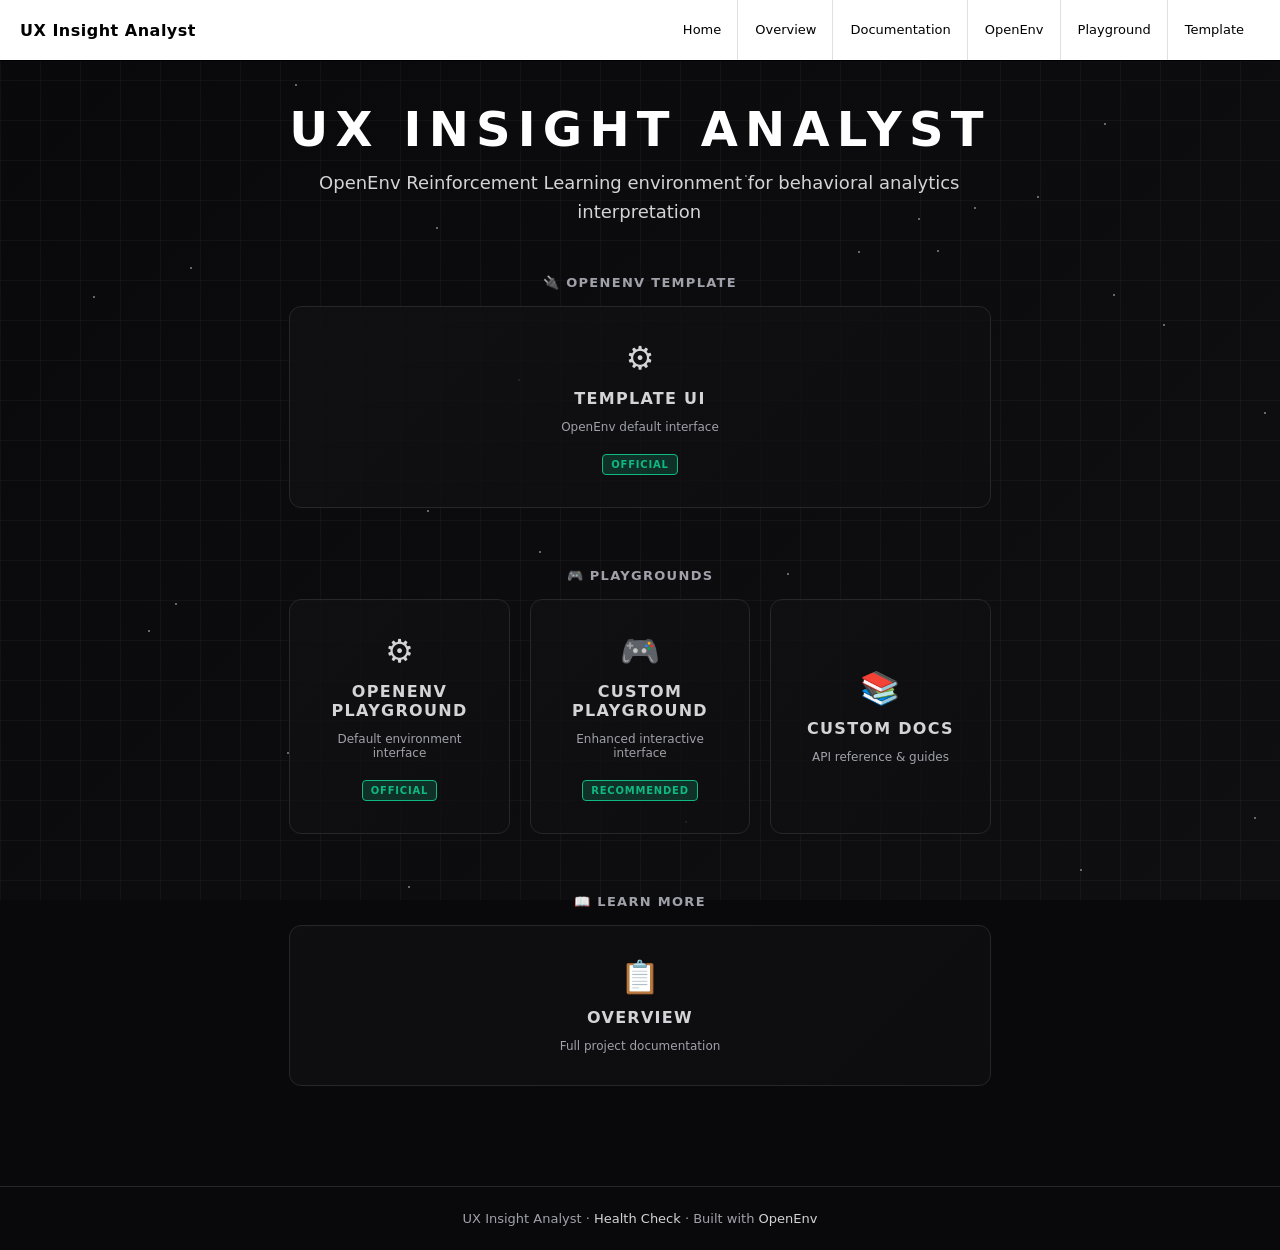
==== commit 0582b0f1: "route-changes" ====
--- a/static/index.html
+++ b/static/index.html
@@ -4,6 +4,7 @@
 <meta charset="utf-8">
 <meta name="viewport" content="width=device-width, initial-scale=1">
 <title>UX Insight Analyst</title>
+<link rel="stylesheet" href="/static/css/navbar.css">
 <style>
 :root {
   --bg: #09090b;
@@ -299,12 +300,19 @@
 
     <!-- Our Custom Playgrounds Section -->
     <div class="nav-section">
-      <div class="section-label">🎮 Custom Interfaces</div>
+      <div class="section-label">🎮 Playgrounds</div>
       <div class="nav-buttons">
         <a href="/web" class="nav-btn">
+          <div class="nav-btn-icon">⚙️</div>
+          <div class="nav-btn-label">OpenEnv Playground</div>
+          <div class="nav-btn-desc">Default environment interface</div>
+          <div class="badge">Official</div>
+        </a>
+
+        <a href="/custom-playground" class="nav-btn">
           <div class="nav-btn-icon">🎮</div>
           <div class="nav-btn-label">Custom Playground</div>
-          <div class="nav-btn-desc">Interactive HTML interface</div>
+          <div class="nav-btn-desc">Enhanced interactive interface</div>
           <div class="badge">Recommended</div>
         </a>
 
@@ -364,5 +372,8 @@
 createParticles();
 </script>
 
+<!-- Load navbar -->
+<script src="/static/js/navbar.js"></script>
+
 </body>
 </html>
--- a/static/css/navbar.css
+++ b/static/css/navbar.css
@@ -0,0 +1,155 @@
+/* Minimalistic navbar - monochrome, sharp edges, clear borders */
+
+.navbar {
+  background-color: #ffffff;
+  border-bottom: 1px solid #000000;
+  padding: 0;
+  position: sticky;
+  top: 0;
+  z-index: 1000;
+  width: 100%;
+}
+
+.navbar-container {
+  max-width: 100%;
+  margin: 0 auto;
+  display: flex;
+  justify-content: space-between;
+  align-items: center;
+  padding: 0 20px;
+  height: 60px;
+}
+
+.navbar-brand {
+  display: flex;
+  align-items: center;
+}
+
+.brand-link {
+  font-size: 16px;
+  font-weight: 600;
+  color: #000000;
+  text-decoration: none;
+  letter-spacing: 0.5px;
+  transition: color 0.2s;
+}
+
+.brand-link:hover {
+  color: #333333;
+}
+
+.navbar-menu {
+  display: flex;
+  list-style: none;
+  margin: 0;
+  padding: 0;
+  gap: 1px;
+  height: 60px;
+  align-items: center;
+}
+
+.navbar-menu li {
+  height: 100%;
+  display: flex;
+  align-items: center;
+  border-right: 1px solid #e0e0e0;
+}
+
+.navbar-menu li:last-child {
+  border-right: none;
+}
+
+.nav-link {
+  color: #000000;
+  text-decoration: none;
+  font-size: 13px;
+  font-weight: 500;
+  padding: 0 16px;
+  height: 100%;
+  display: flex;
+  align-items: center;
+  transition: background-color 0.2s, color 0.2s;
+  border-bottom: 2px solid transparent;
+  margin-bottom: -1px;
+}
+
+.nav-link:hover {
+  background-color: #f5f5f5;
+  color: #000000;
+}
+
+.nav-link.active {
+  background-color: #000000;
+  color: #ffffff;
+  border-bottom-color: #000000;
+}
+
+.navbar-toggle {
+  display: none;
+  background: none;
+  border: none;
+  cursor: pointer;
+  padding: 10px;
+  flex-direction: column;
+  gap: 5px;
+}
+
+.hamburger {
+  width: 24px;
+  height: 2px;
+  background-color: #000000;
+  display: block;
+  transition: all 0.3s;
+}
+
+/* Mobile responsive design */
+@media (max-width: 768px) {
+  .navbar-toggle {
+    display: flex;
+  }
+
+  .navbar-container {
+    padding: 0 16px;
+  }
+
+  .navbar-menu {
+    position: absolute;
+    top: 60px;
+    left: 0;
+    right: 0;
+    background-color: #ffffff;
+    flex-direction: column;
+    gap: 0;
+    height: auto;
+    border-bottom: 1px solid #000000;
+    max-height: 0;
+    overflow: hidden;
+    transition: max-height 0.3s;
+  }
+
+  .navbar-menu.active {
+    max-height: 500px;
+  }
+
+  .navbar-menu li {
+    width: 100%;
+    border-right: none;
+    border-bottom: 1px solid #e0e0e0;
+    height: auto;
+  }
+
+  .navbar-menu li:last-child {
+    border-bottom: none;
+  }
+
+  .nav-link {
+    width: 100%;
+    padding: 12px 16px;
+    border-bottom: none;
+    margin-bottom: 0;
+  }
+
+  .brand-link {
+    font-size: 14px;
+  }
+}
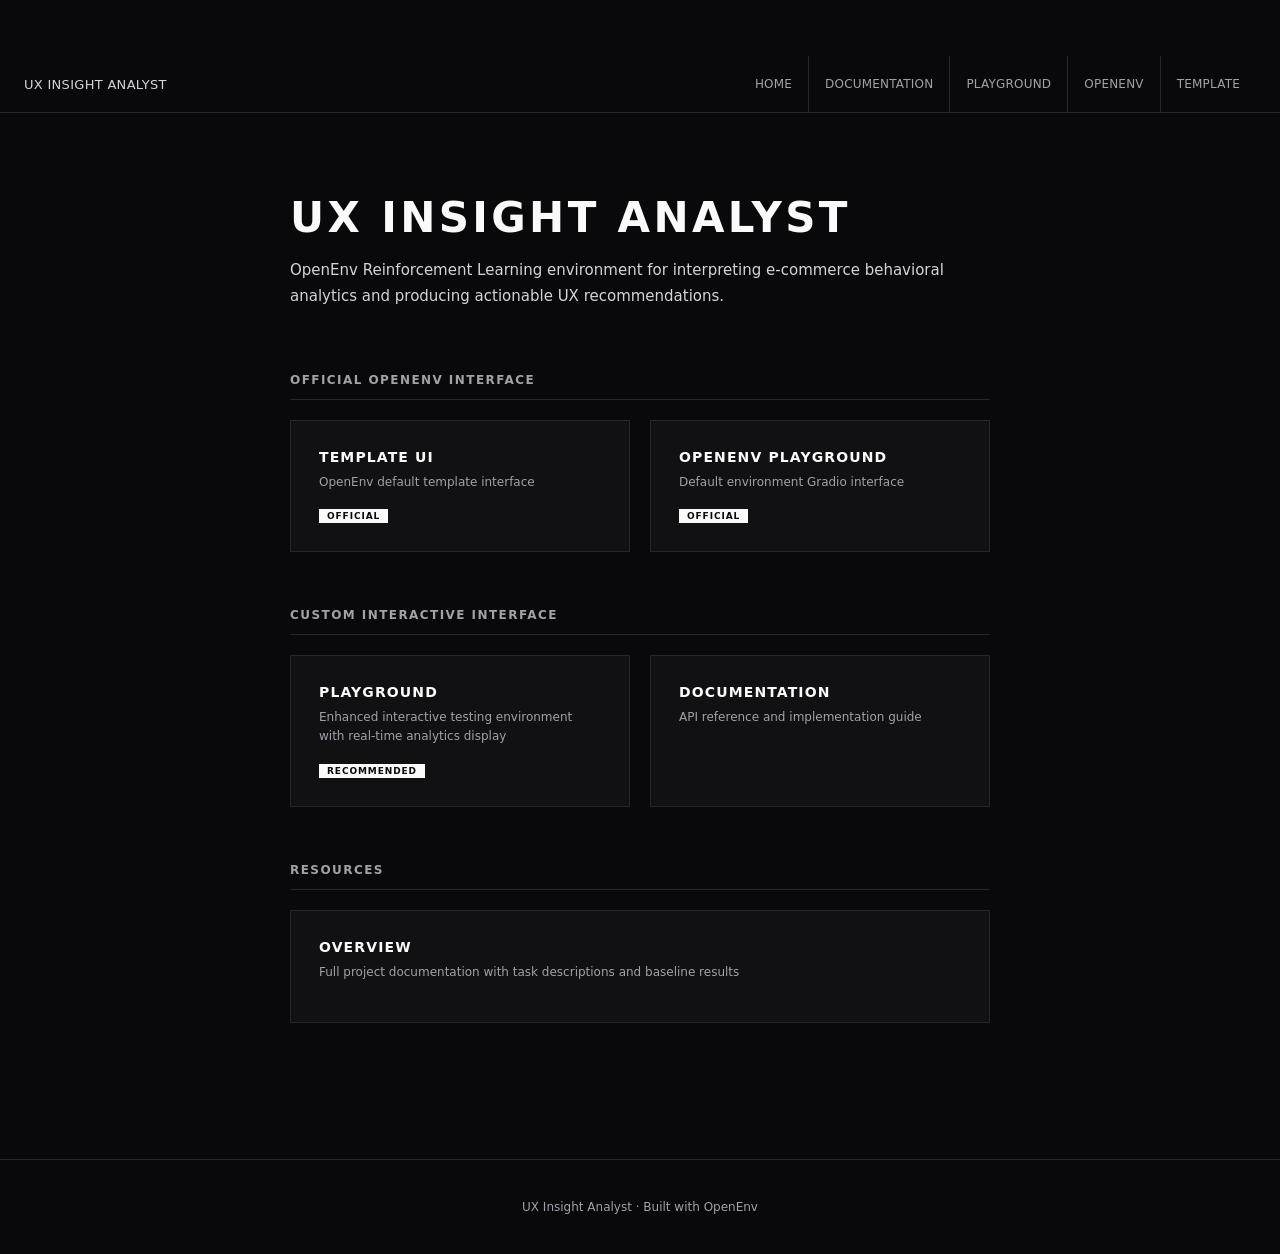
==== commit ce9ec50c: "route-fix" ====
--- a/static/index.html
+++ b/static/index.html
@@ -1,379 +1,227 @@
 <!DOCTYPE html>
 <html lang="en">
 <head>
-<meta charset="utf-8">
-<meta name="viewport" content="width=device-width, initial-scale=1">
-<title>UX Insight Analyst</title>
-<link rel="stylesheet" href="/static/css/navbar.css">
-<style>
-:root {
-  --bg: #09090b;
-  --surface: #111113;
-  --surface-2: #18181b;
-  --border: #27272a;
-  --text: #a1a1aa;
-  --text-bright: #d4d4d8;
-  --heading: #fafafa;
-  --white: #fff;
-  --accent: #10b981;
-  --mono: 'SF Mono', 'Cascadia Code', 'JetBrains Mono', 'Fira Code', Consolas, monospace;
-  --sans: system-ui, -apple-system, 'Segoe UI', Helvetica, Arial, sans-serif;
-}
-
-*, *::before, *::after { margin: 0; padding: 0; box-sizing: border-box; }
-html { scroll-behavior: smooth; }
-body {
-  background: var(--bg);
-  color: var(--text);
-  font-family: var(--sans);
-  overflow-x: hidden;
-  display: flex;
-  flex-direction: column;
-  min-height: 100vh;
-}
-
-/* Animated background grid */
-.space-bg {
-  position: fixed;
-  top: 0;
-  left: 0;
-  width: 100%;
-  height: 100%;
-  background: linear-gradient(135deg, #09090b 0%, #0f0f12 100%);
-  z-index: -2;
-}
-
-.grid {
-  position: absolute;
-  width: 100%;
-  height: 100%;
-  background-image:
-    linear-gradient(rgba(255,255,255,.03) 1px, transparent 1px),
-    linear-gradient(90deg, rgba(255,255,255,.03) 1px, transparent 1px);
-  background-size: 40px 40px;
-  animation: drift 20s linear infinite;
-  z-index: -1;
-}
-
-@keyframes drift {
-  0% { transform: translate(-40px, -40px); }
-  100% { transform: translate(0, 0); }
-}
-
-/* Particles */
-.particle {
-  position: absolute;
-  width: 2px;
-  height: 2px;
-  background: rgba(255, 255, 255, 0.5);
-  border-radius: 50%;
-  pointer-events: none;
-  animation: float 20s infinite ease-in-out;
-}
-
-@keyframes float {
-  0%, 100% { opacity: 0; transform: translate(0, 0); }
-  50% { opacity: 1; transform: translate(var(--tx), var(--ty)); }
-}
-
-/* Container */
-.container {
-  position: relative;
-  z-index: 1;
-  flex: 1;
-  display: flex;
-  flex-direction: column;
-  justify-content: center;
-  align-items: center;
-  padding: 40px 24px;
-  text-align: center;
-}
-
-.hero {
-  max-width: 900px;
-}
-
-.logo-text {
-  font-size: 48px;
-  font-weight: 700;
-  letter-spacing: 0.15em;
-  color: var(--white);
-  margin-bottom: 12px;
-  text-transform: uppercase;
-  animation: fadeInDown 0.8s ease-out;
-}
-
-.subtitle {
-  font-size: 18px;
-  color: var(--text-bright);
-  margin-bottom: 48px;
-  max-width: 700px;
-  line-height: 1.6;
-  animation: fadeInUp 0.8s ease-out 0.2s both;
-}
-
-.nav-section {
-  margin-bottom: 60px;
-  animation: fadeInUp 0.8s ease-out 0.3s both;
-}
-
-.section-label {
-  font-size: 13px;
-  font-weight: 600;
-  text-transform: uppercase;
-  letter-spacing: 0.1em;
-  color: var(--text);
-  margin-bottom: 16px;
-  text-align: center;
-}
-
-.nav-buttons {
-  display: grid;
-  grid-template-columns: repeat(auto-fit, minmax(220px, 1fr));
-  gap: 20px;
-}
-
-.nav-btn {
-  display: flex;
-  flex-direction: column;
-  align-items: center;
-  justify-content: center;
-  gap: 12px;
-  padding: 32px 24px;
-  background: linear-gradient(135deg, rgba(17, 17, 19, 0.8), rgba(15, 15, 18, 0.8));
-  border: 1px solid var(--border);
-  border-radius: 12px;
-  text-decoration: none;
-  color: var(--text-bright);
-  transition: all 0.3s cubic-bezier(0.4, 0, 0.2, 1);
-  cursor: pointer;
-  position: relative;
-  overflow: hidden;
-}
-
-.nav-btn::before {
-  content: '';
-  position: absolute;
-  top: 0;
-  left: -100%;
-  width: 100%;
-  height: 100%;
-  background: linear-gradient(90deg, transparent, rgba(255,255,255,0.1), transparent);
-  transition: left 0.5s ease;
-}
-
-.nav-btn:hover {
-  border-color: var(--white);
-  background: linear-gradient(135deg, rgba(17, 17, 19, 1), rgba(15, 15, 18, 1));
-  transform: translateY(-8px);
-  box-shadow: 0 12px 40px rgba(255, 255, 255, 0.1);
-  color: var(--white);
-}
-
-.nav-btn:hover::before {
-  left: 100%;
-}
-
-.nav-btn-icon {
-  font-size: 32px;
-  min-width: 32px;
-  min-height: 32px;
-  display: flex;
-  align-items: center;
-  justify-content: center;
-}
-
-.nav-btn-label {
-  font-size: 16px;
-  font-weight: 600;
-  text-transform: uppercase;
-  letter-spacing: 0.08em;
-}
-
-.nav-btn-desc {
-  font-size: 12px;
-  color: var(--text);
-  text-transform: none;
-  letter-spacing: normal;
-}
-
-.badge {
-  display: inline-block;
-  font-size: 10px;
-  font-weight: 700;
-  letter-spacing: 0.08em;
-  padding: 4px 8px;
-  background: rgba(16, 185, 129, 0.2);
-  border: 1px solid var(--accent);
-  color: var(--accent);
-  border-radius: 4px;
-  text-transform: uppercase;
-  margin-top: 8px;
-}
-
-/* Footer */
-footer {
-  position: relative;
-  z-index: 1;
-  padding: 24px;
-  text-align: center;
-  font-size: 13px;
-  color: var(--text);
-  border-top: 1px solid var(--border);
-}
-
-footer a {
-  color: var(--text-bright);
-  text-decoration: none;
-}
-
-footer a:hover {
-  color: var(--white);
-}
-
-/* Animations */
-@keyframes fadeInDown {
-  from {
-    opacity: 0;
-    transform: translateY(-20px);
-  }
-  to {
-    opacity: 1;
-    transform: translateY(0);
-  }
-}
-
-@keyframes fadeInUp {
-  from {
-    opacity: 0;
-    transform: translateY(20px);
-  }
-  to {
-    opacity: 1;
-    transform: translateY(0);
-  }
-}
-
-/* Responsive */
-@media (max-width: 768px) {
-  .logo-text { font-size: 36px; }
-  .subtitle { font-size: 16px; }
-  .nav-buttons { grid-template-columns: 1fr; }
-  .nav-btn { padding: 28px 20px; }
-  .nav-btn-label { font-size: 14px; }
-}
-
-@media (max-width: 480px) {
-  .logo-text { font-size: 28px; }
-  .subtitle { font-size: 14px; }
-  .nav-btn-icon { font-size: 28px; }
-  .nav-section { margin-bottom: 40px; }
-  footer { padding: 16px; font-size: 12px; }
-}
-</style>
+    <meta charset="utf-8">
+    <meta name="viewport" content="width=device-width, initial-scale=1">
+    <title>UX Insight Analyst</title>
+    <link rel="stylesheet" href="/static/css/navbar.css">
+    <style>
+        * {
+            margin: 0;
+            padding: 0;
+            box-sizing: border-box;
+        }
+
+        html { scroll-behavior: smooth; }
+
+        body {
+            background-color: #09090b;
+            color: #d4d4d8;
+            font-family: system-ui, -apple-system, 'Segoe UI', sans-serif;
+            min-height: 100vh;
+            display: flex;
+            flex-direction: column;
+            padding-top: 56px;
+        }
+
+        .container {
+            max-width: 980px;
+            margin: 0 auto;
+            padding: 0 24px;
+            flex: 1;
+            display: flex;
+            flex-direction: column;
+            justify-content: center;
+        }
+
+        .hero {
+            padding: 80px 0;
+        }
+
+        .logo-text {
+            font-size: 42px;
+            font-weight: 700;
+            letter-spacing: 0.08em;
+            color: #fafafa;
+            text-transform: uppercase;
+            margin-bottom: 16px;
+        }
+
+        .subtitle {
+            font-size: 15px;
+            color: #d4d4d8;
+            max-width: 700px;
+            line-height: 1.7;
+            margin-bottom: 64px;
+        }
+
+        .section {
+            margin-bottom: 56px;
+        }
+
+        .section-title {
+            font-size: 12px;
+            font-weight: 600;
+            color: #a1a1aa;
+            text-transform: uppercase;
+            letter-spacing: 0.12em;
+            margin-bottom: 20px;
+            padding-bottom: 12px;
+            border-bottom: 1px solid #27272a;
+        }
+
+        .nav-grid {
+            display: grid;
+            grid-template-columns: repeat(auto-fit, minmax(240px, 1fr));
+            gap: 20px;
+        }
+
+        .nav-card {
+            border: 1px solid #27272a;
+            background-color: #111113;
+            padding: 28px;
+            text-decoration: none;
+            color: #d4d4d8;
+            transition: all 0.15s;
+            display: block;
+        }
+
+        .nav-card:hover {
+            border-color: #a1a1aa;
+            background-color: #18181b;
+            color: #fafafa;
+        }
+
+        .card-title {
+            font-size: 14px;
+            font-weight: 600;
+            color: #fafafa;
+            text-transform: uppercase;
+            letter-spacing: 0.08em;
+            margin-bottom: 8px;
+        }
+
+        .card-desc {
+            font-size: 12px;
+            color: #a1a1aa;
+            line-height: 1.6;
+            margin-bottom: 12px;
+        }
+
+        .card-label {
+            display: inline-block;
+            font-size: 9px;
+            font-weight: 700;
+            color: #09090b;
+            background-color: #fafafa;
+            padding: 2px 8px;
+            text-transform: uppercase;
+            letter-spacing: 0.1em;
+        }
+
+        footer {
+            border-top: 1px solid #27272a;
+            padding: 40px 0;
+            text-align: center;
+            font-size: 12px;
+            color: #a1a1aa;
+        }
+
+        footer a {
+            color: #d4d4d8;
+            text-decoration: none;
+        }
+
+        footer a:hover {
+            color: #fafafa;
+        }
+
+        @media (max-width: 768px) {
+            .container {
+                padding: 0 16px;
+            }
+
+            .hero {
+                padding: 60px 0;
+            }
+
+            .logo-text {
+                font-size: 32px;
+            }
+
+            .subtitle {
+                font-size: 14px;
+                margin-bottom: 48px;
+            }
+
+            .section {
+                margin-bottom: 40px;
+            }
+
+            .nav-grid {
+                grid-template-columns: 1fr;
+            }
+        }
+    </style>
 </head>
 <body>
-
-<div class="space-bg">
-  <div class="grid"></div>
-</div>
-
-<div class="container">
-  <div class="hero">
-    <div class="logo-text">UX Insight Analyst</div>
-    <div class="subtitle">
-      OpenEnv Reinforcement Learning environment for behavioral analytics interpretation
+    <div class="container">
+        <div class="hero">
+            <div class="logo-text">UX Insight Analyst</div>
+            <div class="subtitle">
+                OpenEnv Reinforcement Learning environment for interpreting e-commerce behavioral analytics and producing actionable UX recommendations.
+            </div>
+
+            <!-- Official Section -->
+            <div class="section">
+                <div class="section-title">Official OpenEnv Interface</div>
+                <div class="nav-grid">
+                    <a href="/config" class="nav-card">
+                        <div class="card-title">Template UI</div>
+                        <div class="card-desc">OpenEnv default template interface</div>
+                        <div class="card-label">Official</div>
+                    </a>
+                    <a href="/web" class="nav-card">
+                        <div class="card-title">OpenEnv Playground</div>
+                        <div class="card-desc">Default environment Gradio interface</div>
+                        <div class="card-label">Official</div>
+                    </a>
+                </div>
+            </div>
+
+            <!-- Custom Section -->
+            <div class="section">
+                <div class="section-title">Custom Interactive Interface</div>
+                <div class="nav-grid">
+                    <a href="/custom-playground" class="nav-card">
+                        <div class="card-title">Playground</div>
+                        <div class="card-desc">Enhanced interactive testing environment with real-time analytics display</div>
+                        <div class="card-label">Recommended</div>
+                    </a>
+                    <a href="/documentation" class="nav-card">
+                        <div class="card-title">Documentation</div>
+                        <div class="card-desc">API reference and implementation guide</div>
+                    </a>
+                </div>
+            </div>
+
+            <!-- Resources Section -->
+            <div class="section">
+                <div class="section-title">Resources</div>
+                <div class="nav-grid">
+                    <a href="/overview" class="nav-card">
+                        <div class="card-title">Overview</div>
+                        <div class="card-desc">Full project documentation with task descriptions and baseline results</div>
+                    </a>
+                </div>
+            </div>
+        </div>
     </div>
 
-    <!-- OpenEnv Template Playground Section -->
-    <div class="nav-section">
-      <div class="section-label">🔌 OpenEnv Template</div>
-      <div class="nav-buttons">
-        <a href="/config" class="nav-btn">
-          <div class="nav-btn-icon">⚙️</div>
-          <div class="nav-btn-label">Template UI</div>
-          <div class="nav-btn-desc">OpenEnv default interface</div>
-          <div class="badge">Official</div>
-        </a>
-      </div>
-    </div>
-
-    <!-- Our Custom Playgrounds Section -->
-    <div class="nav-section">
-      <div class="section-label">🎮 Playgrounds</div>
-      <div class="nav-buttons">
-        <a href="/web" class="nav-btn">
-          <div class="nav-btn-icon">⚙️</div>
-          <div class="nav-btn-label">OpenEnv Playground</div>
-          <div class="nav-btn-desc">Default environment interface</div>
-          <div class="badge">Official</div>
-        </a>
-
-        <a href="/custom-playground" class="nav-btn">
-          <div class="nav-btn-icon">🎮</div>
-          <div class="nav-btn-label">Custom Playground</div>
-          <div class="nav-btn-desc">Enhanced interactive interface</div>
-          <div class="badge">Recommended</div>
-        </a>
-
-        <a href="/documentation" class="nav-btn">
-          <div class="nav-btn-icon">📚</div>
-          <div class="nav-btn-label">Custom Docs</div>
-          <div class="nav-btn-desc">API reference & guides</div>
-        </a>
-      </div>
-    </div>
-
-    <!-- Documentation Section -->
-    <div class="nav-section">
-      <div class="section-label">📖 Learn More</div>
-      <div class="nav-buttons">
-        <a href="/overview" class="nav-btn">
-          <div class="nav-btn-icon">📋</div>
-          <div class="nav-btn-label">Overview</div>
-          <div class="nav-btn-desc">Full project documentation</div>
-        </a>
-      </div>
-    </div>
-  </div>
-</div>
-
-<footer>
-  <p>UX Insight Analyst · <a href="/health">Health Check</a> · Built with <a href="https://github.com/meta-pytorch/openenv">OpenEnv</a></p>
-</footer>
-
-<script>
-// Generate particles on page load
-function createParticles() {
-  const container = document.querySelector('.space-bg');
-  const particleCount = Math.min(30, Math.max(10, window.innerWidth / 50));
-
-  for (let i = 0; i < particleCount; i++) {
-    const particle = document.createElement('div');
-    particle.className = 'particle';
-
-    const x = Math.random() * window.innerWidth;
-    const y = Math.random() * window.innerHeight;
-    const tx = (Math.random() - 0.5) * 200;
-    const ty = (Math.random() - 0.5) * 200;
-    const delay = Math.random() * 5;
-
-    particle.style.left = x + 'px';
-    particle.style.top = y + 'px';
-    particle.style.setProperty('--tx', tx + 'px');
-    particle.style.setProperty('--ty', ty + 'px');
-    particle.style.animationDelay = delay + 's';
-    particle.style.animationDuration = (15 + Math.random() * 10) + 's';
-
-    container.appendChild(particle);
-  }
-}
-
-createParticles();
-</script>
-
-<!-- Load navbar -->
-<script src="/static/js/navbar.js"></script>
-
+    <footer>
+        <p>UX Insight Analyst · Built with OpenEnv</p>
+    </footer>
+
+    <script src="/static/js/navbar.js"></script>
 </body>
 </html>
--- a/static/css/navbar.css
+++ b/static/css/navbar.css
@@ -1,8 +1,8 @@
-/* Minimalistic navbar - monochrome, sharp edges, clear borders */
+/* Monochrome navbar - minimal, symmetric, fits dark theme */
 
 .navbar {
-  background-color: #ffffff;
-  border-bottom: 1px solid #000000;
+  background-color: #09090b;
+  border-bottom: 1px solid #27272a;
   padding: 0;
   position: sticky;
   top: 0;
@@ -16,26 +16,28 @@
   display: flex;
   justify-content: space-between;
   align-items: center;
-  padding: 0 20px;
-  height: 60px;
+  padding: 0 24px;
+  height: 56px;
 }
 
 .navbar-brand {
   display: flex;
   align-items: center;
+  margin-right: auto;
 }
 
 .brand-link {
-  font-size: 16px;
-  font-weight: 600;
-  color: #000000;
+  font-size: 13px;
+  font-weight: 500;
+  color: #d4d4d8;
   text-decoration: none;
-  letter-spacing: 0.5px;
-  transition: color 0.2s;
+  letter-spacing: 0.3px;
+  text-transform: uppercase;
+  transition: color 0.15s;
 }
 
 .brand-link:hover {
-  color: #333333;
+  color: #fafafa;
 }
 
 .navbar-menu {
@@ -43,8 +45,8 @@
   list-style: none;
   margin: 0;
   padding: 0;
-  gap: 1px;
-  height: 60px;
+  gap: 0;
+  height: 56px;
   align-items: center;
 }
 
@@ -52,7 +54,7 @@
   height: 100%;
   display: flex;
   align-items: center;
-  border-right: 1px solid #e0e0e0;
+  border-right: 1px solid #27272a;
 }
 
 .navbar-menu li:last-child {
@@ -60,28 +62,27 @@
 }
 
 .nav-link {
-  color: #000000;
+  color: #a1a1aa;
   text-decoration: none;
-  font-size: 13px;
+  font-size: 12px;
   font-weight: 500;
   padding: 0 16px;
   height: 100%;
   display: flex;
   align-items: center;
-  transition: background-color 0.2s, color 0.2s;
-  border-bottom: 2px solid transparent;
-  margin-bottom: -1px;
+  transition: color 0.15s, background-color 0.15s;
+  text-transform: uppercase;
+  letter-spacing: 0.2px;
 }
 
 .nav-link:hover {
-  background-color: #f5f5f5;
-  color: #000000;
+  color: #fafafa;
+  background-color: #111113;
 }
 
 .nav-link.active {
-  background-color: #000000;
-  color: #ffffff;
-  border-bottom-color: #000000;
+  color: #fafafa;
+  border-bottom: 2px solid #fafafa;
 }
 
 .navbar-toggle {
@@ -89,17 +90,18 @@
   background: none;
   border: none;
   cursor: pointer;
-  padding: 10px;
+  padding: 8px;
   flex-direction: column;
-  gap: 5px;
+  gap: 4px;
+  margin-left: 16px;
 }
 
 .hamburger {
-  width: 24px;
-  height: 2px;
-  background-color: #000000;
+  width: 20px;
+  height: 1px;
+  background-color: #d4d4d8;
   display: block;
-  transition: all 0.3s;
+  transition: all 0.25s;
 }
 
 /* Mobile responsive design */
@@ -114,27 +116,27 @@
 
   .navbar-menu {
     position: absolute;
-    top: 60px;
+    top: 56px;
     left: 0;
     right: 0;
-    background-color: #ffffff;
+    background-color: #09090b;
     flex-direction: column;
     gap: 0;
     height: auto;
-    border-bottom: 1px solid #000000;
+    border-bottom: 1px solid #27272a;
     max-height: 0;
     overflow: hidden;
     transition: max-height 0.3s;
   }
 
   .navbar-menu.active {
-    max-height: 500px;
+    max-height: 400px;
   }
 
   .navbar-menu li {
     width: 100%;
     border-right: none;
-    border-bottom: 1px solid #e0e0e0;
+    border-bottom: 1px solid #27272a;
     height: auto;
   }
 
@@ -146,10 +148,14 @@
     width: 100%;
     padding: 12px 16px;
     border-bottom: none;
-    margin-bottom: 0;
+  }
+
+  .nav-link.active {
+    border-bottom: none;
+    border-left: 2px solid #fafafa;
   }
 
   .brand-link {
-    font-size: 14px;
+    font-size: 12px;
   }
 }
